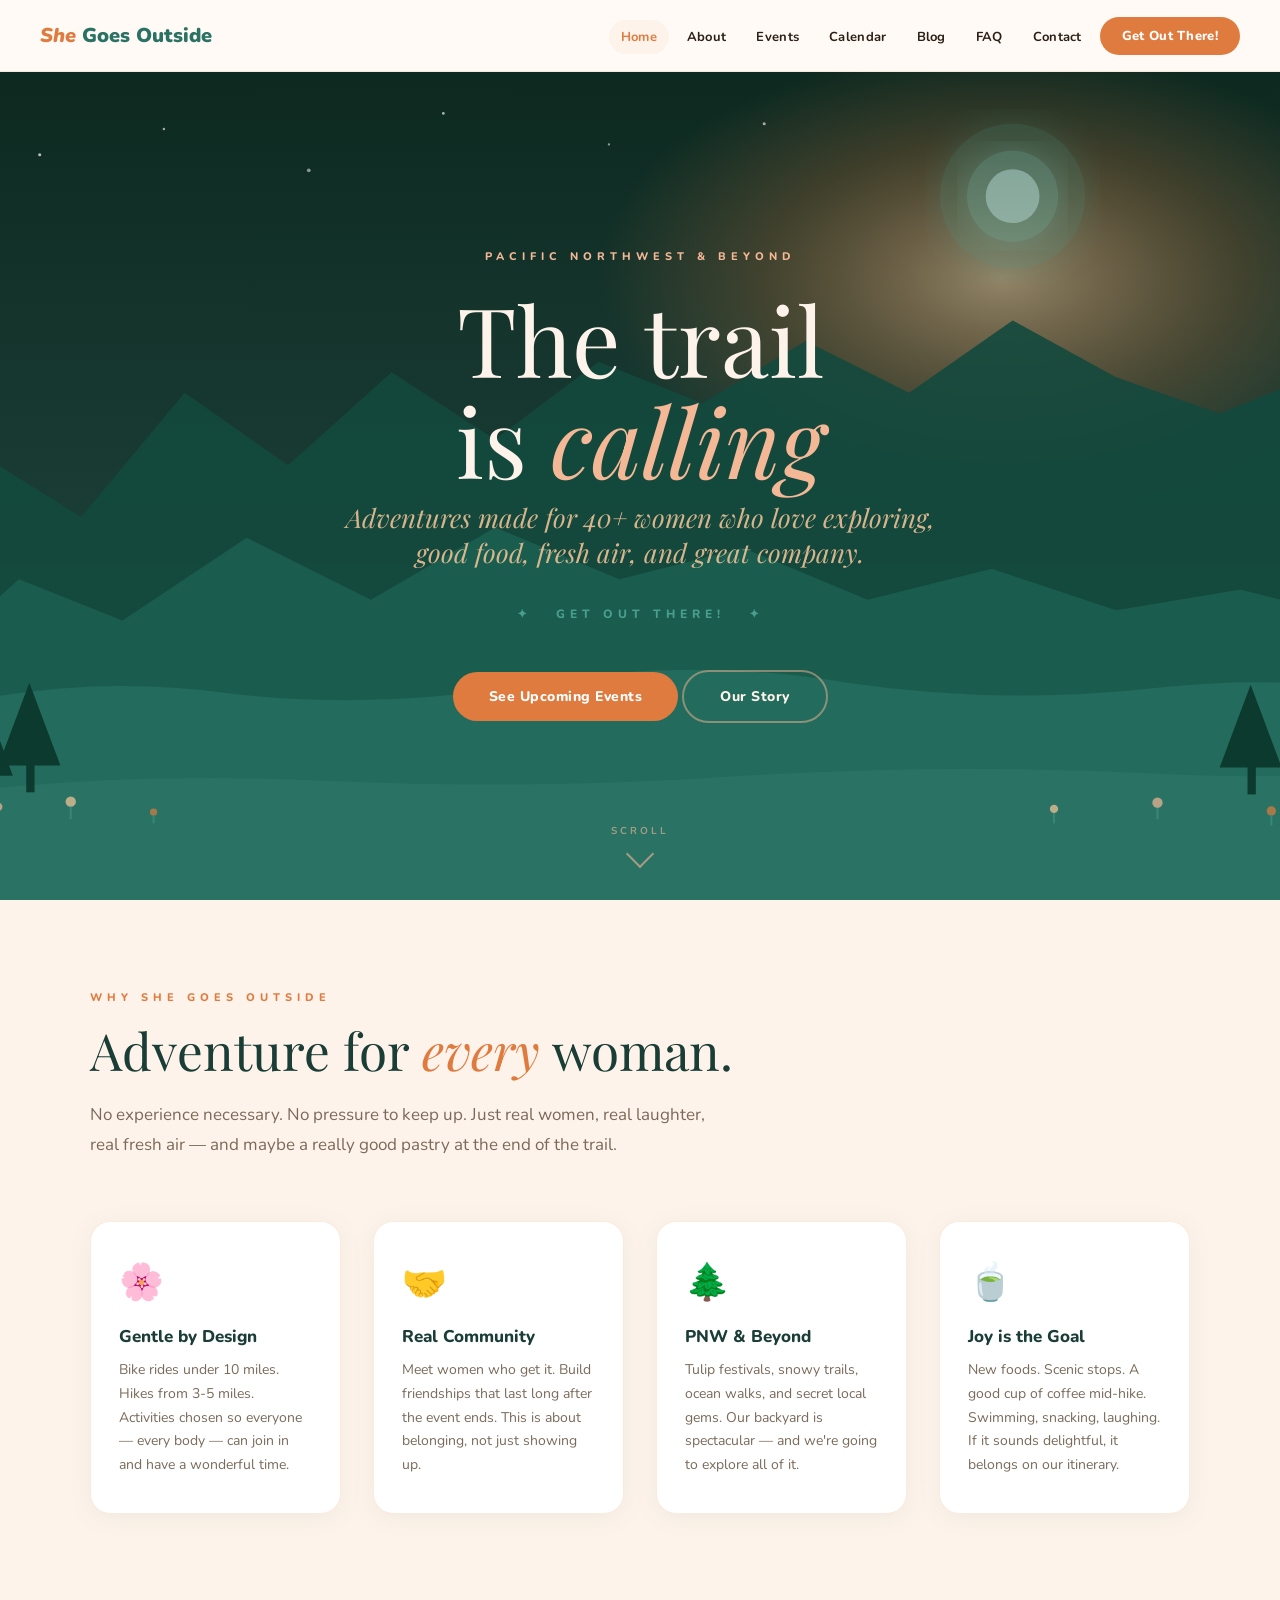
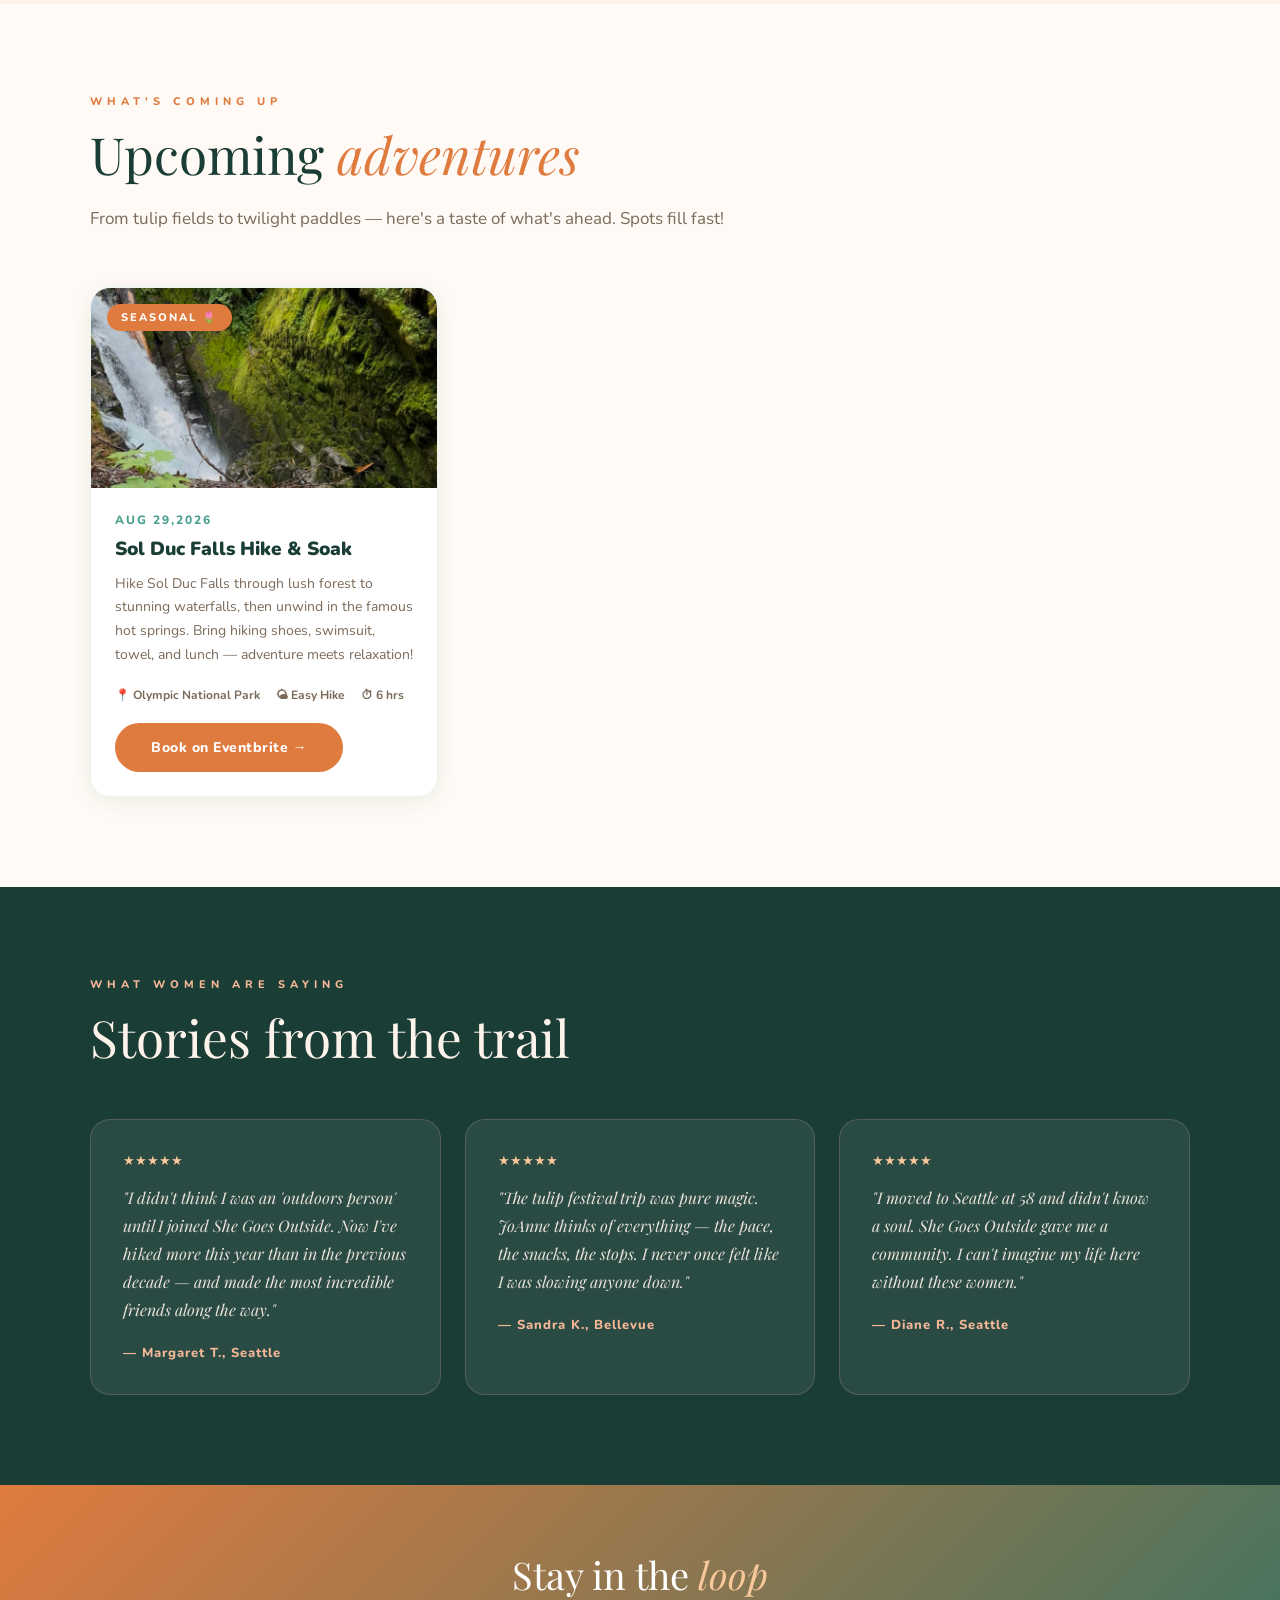
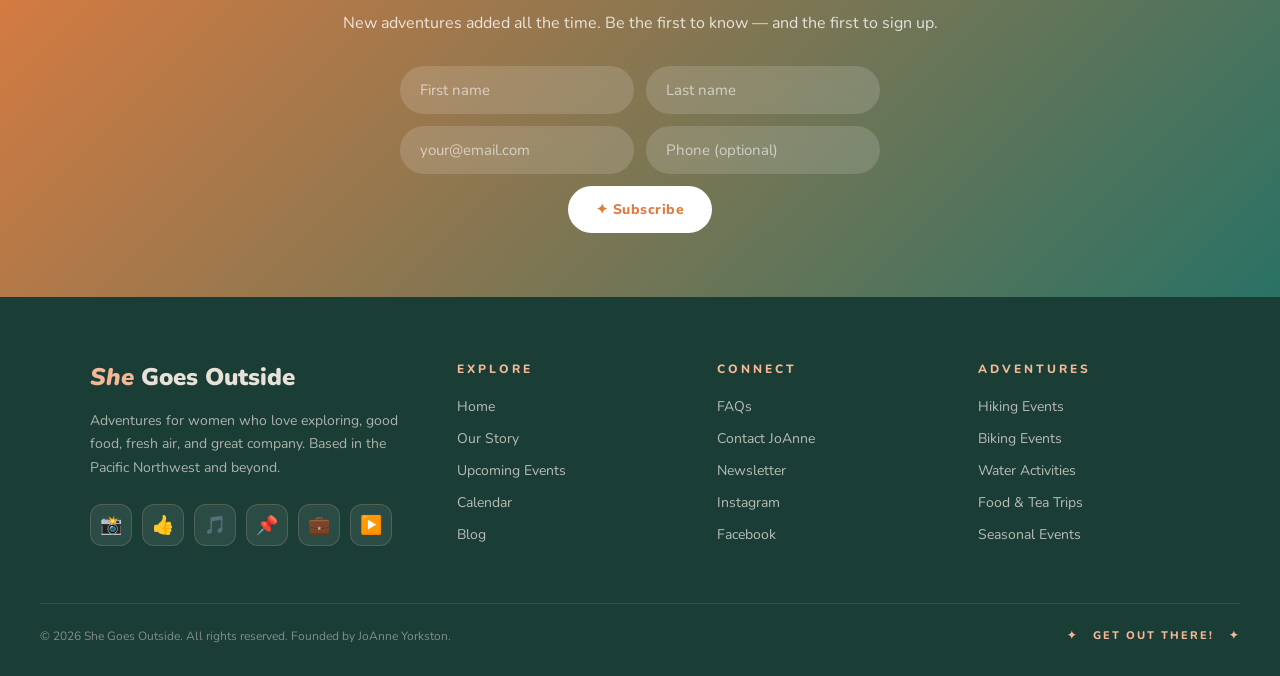
==== index.html @ 7d146af4 "Add optional phone field to Mailchimp signup forms Co-Authored-By: Claude Sonnet 5 <noreply@anthropi" ====
<!DOCTYPE html>
<html lang="en">
<head>
  <meta charset="UTF-8"/>
  <meta name="viewport" content="width=device-width, initial-scale=1.0"/>
  <title>She Goes Outside — Get Out There!</title>
  <meta name="description" content="Adventures for 40+ women who love exploring, good food, fresh air, and great company. Based in the Pacific Northwest."/>
  <link href="https://fonts.googleapis.com/css2?family=Nunito:ital,wght@0,400;0,600;0,700;0,800;0,900;1,400;1,700;1,900&family=Playfair+Display:ital,wght@0,400;0,600;1,400;1,600&display=swap" rel="stylesheet"/>
  <link rel="stylesheet" href="css/styles.css"/>
</head>
<body>

<!-- ─── NAV ─── -->
<nav>
  <a class="nav-logo" href="index.html">

    <div class="nav-logo-text"><span class="she">She</span><span class="rest"> Goes Outside</span></div>
  </a>
  <button class="nav-hamburger" aria-label="Toggle menu">
    <span></span><span></span><span></span>
  </button>
  <ul class="nav-links">
    <li><a href="index.html" class="active">Home</a></li>
    <li><a href="about.html">About</a></li>
    <li><a href="events.html">Events</a></li>
    <li><a href="calendar.html">Calendar</a></li>
    <li><a href="blog.html">Blog</a></li>
    <li><a href="faq.html">FAQ</a></li>
    <li><a href="contact.html">Contact</a></li>
    <li><a href="events.html" class="btn nav-cta">Get Out There!</a></li>
  </ul>
</nav>

<!-- ─── HERO ─── -->
<div class="page-body">
  <div style="min-height:92vh; position:relative; display:flex; align-items:center; justify-content:center; overflow:hidden; background:var(--pine);">

    <!-- SVG Nature Scene -->
    <svg style="position:absolute;inset:0;width:100%;height:100%;" viewBox="0 0 1400 800" xmlns="http://www.w3.org/2000/svg" preserveAspectRatio="xMidYMid slice">
      <defs>
        <linearGradient id="skyGrad" x1="0" y1="0" x2="0" y2="1">
          <stop offset="0%" stop-color="#0D2920"/>
          <stop offset="55%" stop-color="#1A3D36"/>
          <stop offset="100%" stop-color="#2A7264"/>
        </linearGradient>
        <radialGradient id="sunGlow" cx="75%" cy="25%" r="28%">
          <stop offset="0%" stop-color="#F9C89A" stop-opacity="0.55"/>
          <stop offset="60%" stop-color="#E07B3F" stop-opacity="0.22"/>
          <stop offset="100%" stop-color="#E07B3F" stop-opacity="0"/>
        </radialGradient>
        <filter id="glow"><feGaussianBlur stdDeviation="18" result="blur"/><feMerge><feMergeNode in="blur"/><feMergeNode in="SourceGraphic"/></feMerge></filter>
      </defs>
      <rect width="1400" height="800" fill="url(#skyGrad)"/>
      <rect width="1400" height="800" fill="url(#sunGlow)"/>
      <circle cx="120" cy="80" r="1.5" fill="white" opacity="0.7"/>
      <circle cx="240" cy="55" r="1.2" fill="white" opacity="0.6"/>
      <circle cx="380" cy="95" r="1.8" fill="white" opacity="0.5"/>
      <circle cx="510" cy="40" r="1.3" fill="white" opacity="0.65"/>
      <circle cx="670" cy="70" r="1.1" fill="white" opacity="0.55"/>
      <circle cx="820" cy="50" r="1.5" fill="white" opacity="0.6"/>
      <circle cx="1060" cy="120" r="70" fill="#4A9E8E" opacity="0.22" filter="url(#glow)"/>
      <circle cx="1060" cy="120" r="44" fill="#76BFB1" opacity="0.28" filter="url(#glow)"/>
      <circle cx="1060" cy="120" r="26" fill="#B5D8D3" opacity="0.5"/>
      <path d="M0 520 L80 380 L160 430 L260 310 L360 380 L460 290 L560 355 L660 280 L760 320 L860 260 L960 310 L1060 240 L1160 295 L1260 330 L1360 290 L1400 310 L1400 800 L0 800Z" fill="#134A3D" opacity="0.9"/>
      <path d="M0 580 L100 490 L200 530 L320 450 L440 510 L560 440 L680 490 L800 460 L920 510 L1040 480 L1160 520 L1280 500 L1400 530 L1400 800 L0 800Z" fill="#1A5C4E"/>
      <path d="M0 620 Q150 580 300 600 Q450 618 600 590 Q750 565 900 590 Q1050 612 1200 595 Q1320 582 1400 600 L1400 800 L0 800Z" fill="#236B5C"/>
      <path d="M0 700 Q200 675 400 685 Q600 694 800 680 Q1000 668 1200 678 Q1320 684 1400 675 L1400 800 L0 800Z" fill="#2A7264"/>
      <g opacity="0.7">
        <circle cx="80"  cy="710" r="4"   fill="#F4B896"/><line x1="80"  y1="714" x2="80"  y2="724" stroke="#3D9181" stroke-width="2"/>
        <circle cx="150" cy="705" r="5"   fill="#F9C89A"/><line x1="150" y1="710" x2="150" y2="722" stroke="#3D9181" stroke-width="2"/>
        <circle cx="230" cy="715" r="3.5" fill="#E07B3F"/><line x1="230" y1="718" x2="230" y2="726" stroke="#3D9181" stroke-width="1.8"/>
        <circle cx="1100" cy="712" r="4"  fill="#F9C89A"/><line x1="1100" y1="716" x2="1100" y2="726" stroke="#3D9181" stroke-width="2"/>
        <circle cx="1200" cy="706" r="5"  fill="#F4B896"/><line x1="1200" y1="711" x2="1200" y2="722" stroke="#3D9181" stroke-width="2"/>
        <circle cx="1310" cy="714" r="4.5" fill="#E07B3F"/><line x1="1310" y1="718" x2="1310" y2="728" stroke="#3D9181" stroke-width="2"/>
      </g>
      <g fill="#0D3A2F">
        <polygon points="80,670 110,590 140,670"/><rect x="107" y="668" width="8" height="28"/>
        <polygon points="30,680 62,592 94,680"/><rect x="59" y="678" width="8" height="30"/>
        <polygon points="0,695 38,600 76,695"/><rect x="35" y="693" width="8" height="35"/>
        <polygon points="1260,672 1290,592 1320,672"/><rect x="1287" y="670" width="8" height="28"/>
        <polygon points="1320,680 1352,592 1384,680"/><rect x="1349" y="678" width="8" height="30"/>
        <polygon points="1330,695 1368,600 1400,695"/>
      </g>
    </svg>

    <!-- Hero Content -->
    <div style="position:relative;z-index:10;text-align:center;padding:40px 20px;max-width:780px;">
      <div style="font-size:11px;letter-spacing:5px;text-transform:uppercase;color:var(--peach);font-weight:800;margin-bottom:24px;">Pacific Northwest &amp; Beyond</div>
      <h1 style="font-family:'Playfair Display',serif;font-size:clamp(52px,8vw,96px);font-weight:400;line-height:1.05;color:var(--warm-white);margin-bottom:10px;">
        The trail<br/>is <em style="font-style:italic;color:var(--peach);">calling</em>
      </h1>
      <p style="font-family:'Playfair Display',serif;font-size:clamp(18px,2.8vw,26px);font-style:italic;color:rgba(249,200,154,0.85);margin-bottom:36px;">
        Adventures made for 40+ women who love exploring,<br/>good food, fresh air, and great company.
      </p>
      <div style="font-size:12px;letter-spacing:5px;text-transform:uppercase;color:var(--teal);font-weight:800;margin-bottom:48px;">✦ &nbsp; Get Out There! &nbsp; ✦</div>
      <div class="hero-btns">
        <a class="btn btn-primary" href="events.html">See Upcoming Events</a>
        <a class="btn btn-outline" href="about.html">Our Story</a>
      </div>
    </div>

    <div class="scroll-hint">
      <span>Scroll</span>
      <div class="scroll-arrow"></div>
    </div>
  </div>

  <!-- WHY JOIN -->
  <section style="background:var(--warm-white);">
    <div class="section-inner">
      <div class="section-eyebrow">Why She Goes Outside</div>
      <h2 class="section-title">Adventure for <em>every</em> woman.</h2>
      <p class="section-body">No experience necessary. No pressure to keep up. Just real women, real laughter, real fresh air — and maybe a really good pastry at the end of the trail.</p>
      <div class="pillars">
        <div class="pillar">
          <div class="pillar-icon">🌸</div>
          <div class="pillar-title">Gentle by Design</div>
          <p class="pillar-body">Bike rides under 10 miles. Hikes from 3-5 miles. Activities chosen so everyone — every body — can join in and have a wonderful time.</p>
        </div>
        <div class="pillar">
          <div class="pillar-icon">🤝</div>
          <div class="pillar-title">Real Community</div>
          <p class="pillar-body">Meet women who get it. Build friendships that last long after the event ends. This is about belonging, not just showing up.</p>
        </div>
        <div class="pillar">
          <div class="pillar-icon">🌲</div>
          <div class="pillar-title">PNW &amp; Beyond</div>
          <p class="pillar-body">Tulip festivals, snowy trails, ocean walks, and secret local gems. Our backyard is spectacular — and we're going to explore all of it.</p>
        </div>
        <div class="pillar">
          <div class="pillar-icon">🍵</div>
          <div class="pillar-title">Joy is the Goal</div>
          <p class="pillar-body">New foods. Scenic stops. A good cup of coffee mid-hike. Swimming, snacking, laughing. If it sounds delightful, it belongs on our itinerary.</p>
        </div>
      </div>
    </div>
  </section>

  <!-- FEATURED EVENTS -->
  <section>
    <div class="section-inner">
      <div class="section-eyebrow">What's Coming Up</div>
      <h2 class="section-title">Upcoming <em>adventures</em></h2>
      <p class="section-body">From tulip fields to twilight paddles — here's a taste of what's ahead. Spots fill fast!</p>
      <div class="events-grid">

        <div class="event-card">
          <div class="event-img">
            <img src="assets/images/solduc.png" alt="Sol Duc Falls"
               style="width:100%;height:100%;object-fit:cover;" />
            <div class="event-badge">Seasonal 🌷</div>
        </div>
          <div class="event-body">
            <div class="event-date">AUG 29,2026</div>
            <div class="event-title">Sol Duc Falls Hike & Soak</div>
            <div class="event-desc">Hike Sol Duc Falls through lush forest to stunning waterfalls, then unwind in the famous hot springs. Bring hiking shoes, swimsuit, towel, and lunch — adventure meets relaxation!</div>
            <div class="event-meta"><span>📍 Olympic National Park</span><span>🌤 Easy Hike</span><span>⏱ 6 hrs</span></div>
            <a class="btn btn-primary" href="https://www.eventbrite.com/e/1995026934265?aff=oddtdtcreator" target="_blank" rel="noopener">Book on Eventbrite →</a>
          </div>
        </div>

        <!-- hiding "upcoming event" cards for later use (look for the dash-dash-end bracket to see what's hidden)
        <div class="event-card">
          <div class="event-img">
            <svg viewBox="0 0 400 200" xmlns="http://www.w3.org/2000/svg">
              <rect width="400" height="200" fill="#C8E6E0"/>
              <rect x="0" y="110" width="400" height="90" fill="#1A5C4E"/>
              <rect x="0" y="150" width="400" height="50" fill="#236B5C"/>
              <path d="M0 110 L90 30 L180 110Z" fill="#2A7264"/>
              <path d="M90 55 L120 110 L60 110Z" fill="white" opacity="0.4"/>
              <path d="M180 110 L260 35 L340 110Z" fill="#1A5C4E"/>
              <path d="M260 58 L285 110 L235 110Z" fill="white" opacity="0.35"/>
              <g fill="#134A3D">
                <polygon points="10,175 25,145 40,175"/><rect x="23" y="173" width="5" height="10"/>
                <polygon points="350,172 365,142 380,172"/><rect x="362" y="170" width="5" height="10"/>
              </g>
              <rect width="400" height="90" fill="#B5D8F5" opacity="0.5"/>
            </svg>
            <div class="event-badge">Hiking 🥾</div>
          </div>
          <div class="event-body">
            <div class="event-date">May 10, 2026</div>
            <div class="event-title">Snow Lake Morning Hike</div>
            <div class="event-desc">A gorgeous out-and-back hike to one of the most beloved alpine lakes in the Cascades. Packed lunch encouraged!</div>
            <div class="event-meta"><span>📍 Snoqualmie Pass</span><span>🌿 2.5 mi</span></div>
            <a class="btn btn-primary" href="https://www.eventbrite.com" target="_blank" rel="noopener">Book on Eventbrite →</a>
          </div>
        </div>

        <div class="event-card">
          <div class="event-img">
            <svg viewBox="0 0 400 200" xmlns="http://www.w3.org/2000/svg">
              <rect width="400" height="200" fill="#D0EBE8"/>
              <rect x="0" y="110" width="400" height="90" fill="#4A9E8E"/>
              <path d="M0 120 Q50 112 100 120 Q150 128 200 120 Q250 112 300 120 Q350 128 400 120 L400 200 L0 200Z" fill="#3D9181" opacity="0.7"/>
              <ellipse cx="140" cy="125" rx="40" ry="9" fill="#E07B3F"/>
              <path d="M100 122 L180 122" stroke="white" stroke-width="2"/>
              <circle cx="140" cy="119" r="7" fill="#BF5220"/>
              <ellipse cx="260" cy="130" rx="38" ry="9" fill="#F4B896"/>
              <path d="M222 127 L298 127" stroke="white" stroke-width="2"/>
              <circle cx="260" cy="123" r="7" fill="#E07B3F"/>
              <rect width="400" height="115" fill="#B5D8F5" opacity="0.6"/>
              <circle cx="340" cy="35" r="40" fill="white" opacity="0.6"/>
            </svg>
            <div class="event-badge">Water ☀️</div>
          </div>
          <div class="event-body">
            <div class="event-date">June 21, 2026</div>
            <div class="event-title">Summer Solstice Kayak &amp; Picnic</div>
            <div class="event-desc">Celebrate the longest day of the year on the water! Easy paddle followed by a sunset picnic on the shore.</div>
            <div class="event-meta"><span>📍 Lake Union, Seattle</span><span>🛶 Beginner-Friendly</span></div>
            <a class="btn btn-primary" href="https://www.eventbrite.com" target="_blank" rel="noopener">Book on Eventbrite →</a>
          </div>
        </div>

      </div>
      <div class="text-center mt-40">
        <a class="btn btn-primary" href="events.html">View All Events</a>
      </div> -->
    </div>
  </section>

  <!-- TESTIMONIALS -->
  <section class="testimonials-section">
    <div class="section-inner">
      <div class="section-eyebrow">What Women Are Saying</div>
      <h2 class="section-title">Stories from the trail</h2>
      <div class="testimonials-grid">
        <div class="testimonial-card">
          <div class="stars">★★★★★</div>
          <div class="testimonial-quote">"I didn't think I was an 'outdoors person' until I joined She Goes Outside. Now I've hiked more this year than in the previous decade — and made the most incredible friends along the way."</div>
          <div class="testimonial-author">— Margaret T., Seattle</div>
        </div>
        <div class="testimonial-card">
          <div class="stars">★★★★★</div>
          <div class="testimonial-quote">"The tulip festival trip was pure magic. JoAnne thinks of everything — the pace, the snacks, the stops. I never once felt like I was slowing anyone down."</div>
          <div class="testimonial-author">— Sandra K., Bellevue</div>
        </div>
        <div class="testimonial-card">
          <div class="stars">★★★★★</div>
          <div class="testimonial-quote">"I moved to Seattle at 58 and didn't know a soul. She Goes Outside gave me a community. I can't imagine my life here without these women."</div>
          <div class="testimonial-author">— Diane R., Seattle</div>
        </div>
      </div>
    </div>
  </section>

  <!-- NEWSLETTER -->
  <div class="newsletter-banner">
    <h3>Stay in the <em>loop</em></h3>
    <p>New adventures added all the time. Be the first to know — and the first to sign up.</p>
    <form class="newsletter-form" action="https://shegoesoutside.us7.list-manage.com/subscribe/post?u=53dd364eebef9bcb077e119a5&amp;id=f7981cda91&amp;f_id=007b98e0f0" method="post" target="_blank" novalidate>
      <input type="text" name="FNAME" placeholder="First name" required/>
      <input type="text" name="LNAME" placeholder="Last name" required/>
      <input type="email" name="EMAIL" placeholder="your@email.com" required/>
      <input type="tel" name="PHONE" placeholder="Phone (optional)"/>
      <div aria-hidden="true" style="position:absolute;left:-5000px;">
        <input type="text" name="b_53dd364eebef9bcb077e119a5_f7981cda91" tabindex="-1" value=""/>
      </div>
      <button type="submit" class="btn">✦ Subscribe</button>
    </form>
  </div>

</div><!-- /page-body -->

<!-- ─── FOOTER ─── -->
<footer>
  <div class="footer-inner">
    <div class="footer-brand">
      <span class="logo"><span class="she">She</span><span class="rest"> Goes Outside</span></span>
      <p>Adventures for women who love exploring, good food, fresh air, and great company. Based in the Pacific Northwest and beyond.</p>
      <div class="social-links">
        <a class="social-link" href="https://www.instagram.com/she.goes.outside.pnw" title="Instagram" aria-label="Instagram" target="_blank" rel="noopener">📸</a>
        <a class="social-link" href="#" title="Facebook" aria-label="Facebook">👍</a>
        <a class="social-link" href="#" title="TikTok" aria-label="TikTok">🎵</a>
        <a class="social-link" href="#" title="Pinterest" aria-label="Pinterest">📌</a>
        <a class="social-link" href="#" title="LinkedIn" aria-label="LinkedIn">💼</a>
        <a class="social-link" href="#" title="YouTube" aria-label="YouTube">▶️</a>
      </div>
    </div>
    <div class="footer-col">
      <h5>Explore</h5>
      <ul>
        <li><a href="index.html">Home</a></li>
        <li><a href="about.html">Our Story</a></li>
        <li><a href="events.html">Upcoming Events</a></li>
        <li><a href="calendar.html">Calendar</a></li>
        <li><a href="blog.html">Blog</a></li>
      </ul>
    </div>
    <div class="footer-col">
      <h5>Connect</h5>
      <ul>
        <li><a href="faq.html">FAQs</a></li>
        <li><a href="contact.html">Contact JoAnne</a></li>
        <li><a href="#">Newsletter</a></li>
        <li><a href="https://www.instagram.com/she.goes.outside.pnw" target="_blank" rel="noopener">Instagram</a></li>
        <li><a href="#">Facebook</a></li>
      </ul>
    </div>
    <div class="footer-col">
      <h5>Adventures</h5>
      <ul>
        <li><a href="events.html">Hiking Events</a></li>
        <li><a href="events.html">Biking Events</a></li>
        <li><a href="events.html">Water Activities</a></li>
        <li><a href="events.html">Food &amp; Tea Trips</a></li>
        <li><a href="events.html">Seasonal Events</a></li>
      </ul>
    </div>
  </div>
  <div class="footer-bottom">
    <span>© 2026 She Goes Outside. All rights reserved. Founded by JoAnne Yorkston.</span>
    <span class="tagline">✦ &nbsp; Get Out There! &nbsp; ✦</span>
  </div>
</footer>

<script src="js/main.js"></script>
</body>
</html>
---- css/styles.css ----
/* ============================================================
   SHE GOES OUTSIDE — Global Stylesheet
   ============================================================ */

:root {
  --trek:       #E07B3F;
  --peach:      #F4B896;
  --bloom:      #F9C89A;
  --teal:       #4A9E8E;
  --forest:     #2A7264;
  --pine:       #1A3D36;
  --cream:      #FFFAF5;
  --warm-white: #FEF3EA;
  --text:       #2C2016;
  --muted:      #7A6A5A;
}

* { margin: 0; padding: 0; box-sizing: border-box; }

body {
  font-family: 'Nunito', sans-serif;
  background: var(--cream);
  color: var(--text);
  overflow-x: hidden;
}

/* ─── TYPOGRAPHY ─── */
h1, h2, h3 {
  font-family: 'Playfair Display', serif;
}

/* ─── NAVIGATION ─── */
nav {
  position: fixed; top: 0; left: 0; right: 0; z-index: 100;
  background: rgba(255,250,245,0.96);
  backdrop-filter: blur(8px);
  border-bottom: 1px solid rgba(224,123,63,0.15);
  display: flex; align-items: center; justify-content: space-between;
  padding: 0 40px;
  height: 72px;
}

.nav-logo {
  display: flex; align-items: center; gap: 12px;
  text-decoration: none;
}
.nav-logo-text {
  font-size: 20px; font-weight: 900;
  font-family: 'Nunito', sans-serif;
}
.nav-logo-text .she  { color: var(--trek); font-style: italic; }
.nav-logo-text .rest { color: var(--forest); }

.nav-links {
  display: flex; gap: 6px; list-style: none; align-items: center;
}
.nav-links a {
  text-decoration: none; color: var(--text);
  font-size: 13px; font-weight: 700;
  padding: 8px 12px; border-radius: 20px;
  transition: all 0.2s;
  letter-spacing: 0.3px;
}
.nav-links a:hover,
.nav-links a.active {
  background: var(--warm-white);
  color: var(--trek);
}
.nav-cta {
  background: var(--trek) !important;
  color: white !important;
  padding: 10px 22px !important;
  border-radius: 50px !important;
  font-weight: 800 !important;
}
.nav-cta:hover { background: var(--forest) !important; }

/* Hamburger (mobile) */
.nav-hamburger {
  display: none;
  flex-direction: column; gap: 5px; cursor: pointer;
  background: none; border: none; padding: 4px;
}
.nav-hamburger span {
  display: block; width: 24px; height: 2px;
  background: var(--pine); border-radius: 2px;
  transition: all 0.3s;
}

/* ─── PAGE WRAPPER ─── */
.page-body { padding-top: 72px; }

/* ─── SHARED SECTION STYLES ─── */
section { padding: 90px 40px; }
.section-inner { max-width: 1100px; margin: 0 auto; }

.section-eyebrow {
  font-size: 11px; letter-spacing: 5px; text-transform: uppercase;
  color: var(--trek); font-weight: 800; margin-bottom: 16px;
}
.section-title {
  font-family: 'Playfair Display', serif;
  font-size: clamp(32px, 4vw, 52px);
  font-weight: 400;
  color: var(--pine);
  line-height: 1.15;
  margin-bottom: 20px;
}
.section-title em { font-style: italic; color: var(--trek); }
.section-body {
  font-size: 17px; line-height: 1.8; color: var(--muted);
  max-width: 640px;
}

/* ─── PAGE HERO BANNER ─── */
.page-hero {
  background: linear-gradient(135deg, var(--forest) 0%, var(--pine) 100%);
  padding: 80px 40px 60px;
  text-align: center;
}
.page-hero .section-title { color: var(--warm-white); margin-bottom: 16px; }
.page-hero .section-eyebrow { color: var(--peach); }
.page-hero p {
  color: rgba(254,243,234,0.75); font-size: 17px;
  max-width: 560px; margin: 0 auto;
}

/* ─── BUTTONS ─── */
.btn {
  display: inline-block;
  padding: 15px 36px;
  border-radius: 50px;
  font-size: 14px; font-weight: 800;
  text-decoration: none;
  cursor: pointer;
  transition: all 0.25s;
  letter-spacing: 0.5px;
  border: none;
  font-family: 'Nunito', sans-serif;
}
.btn-primary { background: var(--trek); color: white; }
.btn-primary:hover { background: var(--forest); transform: translateY(-2px); }
.btn-outline {
  background: transparent; color: var(--warm-white);
  border: 2px solid rgba(244,184,150,0.5);
}
.btn-outline:hover { border-color: var(--peach); color: var(--peach); transform: translateY(-2px); }
.btn-teal { background: var(--teal); color: white; }
.btn-teal:hover { background: var(--forest); transform: translateY(-2px); }

/* ─── EVENT CARDS ─── */
.event-card {
  background: white;
  border-radius: 20px;
  overflow: hidden;
  box-shadow: 0 4px 20px rgba(26,61,54,0.08);
  transition: transform 0.25s, box-shadow 0.25s;
  border: 1px solid rgba(74,158,142,0.1);
}
.event-card:hover {
  transform: translateY(-6px);
  box-shadow: 0 16px 48px rgba(224,123,63,0.15);
}
.event-img {
  height: 200px; position: relative; overflow: hidden;
}
.event-img svg { width: 100%; height: 100%; }
.event-badge {
  position: absolute; top: 16px; left: 16px;
  background: var(--trek); color: white;
  font-size: 11px; font-weight: 800; letter-spacing: 2px; text-transform: uppercase;
  padding: 6px 14px; border-radius: 50px;
}
.event-body { padding: 24px; }
.event-date {
  font-size: 12px; font-weight: 800; letter-spacing: 2px; text-transform: uppercase;
  color: var(--teal); margin-bottom: 8px;
}
.event-title  { font-size: 19px; font-weight: 900; color: var(--pine); margin-bottom: 10px; }
.event-desc   { font-size: 14px; line-height: 1.7; color: var(--muted); margin-bottom: 20px; }
.event-meta   {
  display: flex; gap: 16px; margin-bottom: 20px;
  font-size: 12px; color: var(--muted); font-weight: 700; flex-wrap: wrap;
}

/* ─── NEWSLETTER BANNER ─── */
.newsletter-banner {
  background: linear-gradient(135deg, var(--trek) 0%, var(--forest) 100%);
  padding: 64px 40px; text-align: center;
}
.newsletter-banner h3 {
  font-family: 'Playfair Display', serif;
  font-size: 38px; font-weight: 400; color: white; margin-bottom: 12px;
}
.newsletter-banner h3 em { font-style: italic; color: var(--bloom); }
.newsletter-banner p { color: rgba(255,255,255,0.8); font-size: 16px; margin-bottom: 32px; }
.newsletter-form {
  display: flex; gap: 12px; justify-content: center; flex-wrap: wrap;
  max-width: 480px; margin: 0 auto;
}
.newsletter-form input {
  flex: 1; min-width: 220px; padding: 14px 20px;
  border-radius: 50px; border: none;
  font-size: 15px; font-family: 'Nunito', sans-serif;
  background: rgba(255,255,255,0.15); color: white;
  outline: none; backdrop-filter: blur(8px);
}
.newsletter-form input::placeholder { color: rgba(255,255,255,0.6); }
.newsletter-form input:focus { background: rgba(255,255,255,0.22); }
.newsletter-form .btn { background: white; color: var(--trek); padding: 14px 28px; }
.newsletter-form .btn:hover { background: var(--bloom); }

/* ─── FOOTER ─── */
footer {
  background: var(--pine);
  padding: 64px 40px 32px;
  color: rgba(254,243,234,0.75);
}
.footer-inner {
  max-width: 1100px; margin: 0 auto;
  display: grid; grid-template-columns: 1.5fr 1fr 1fr 1fr;
  gap: 48px; margin-bottom: 48px;
}
.footer-brand .logo {
  font-size: 24px; font-weight: 900; margin-bottom: 16px; display: block;
  font-family: 'Nunito', sans-serif;
}
.footer-brand .logo .she  { color: var(--peach); font-style: italic; }
.footer-brand .logo .rest { color: rgba(254,243,234,0.9); }
.footer-brand p {
  font-size: 14px; line-height: 1.7; margin-bottom: 24px;
  color: rgba(254,243,234,0.65);
}
.footer-col h5 {
  font-size: 12px; font-weight: 800; letter-spacing: 3px; text-transform: uppercase;
  color: var(--peach); margin-bottom: 18px;
  font-family: 'Nunito', sans-serif;
}
.footer-col ul { list-style: none; }
.footer-col ul li { margin-bottom: 10px; }
.footer-col ul li a {
  color: rgba(254,243,234,0.7); text-decoration: none;
  font-size: 14px; transition: color 0.2s;
}
.footer-col ul li a:hover { color: var(--peach); }
.footer-bottom {
  border-top: 1px solid rgba(255,255,255,0.1);
  padding-top: 24px;
  display: flex; align-items: center; justify-content: space-between;
  font-size: 12px; color: rgba(254,243,234,0.45);
  flex-wrap: wrap; gap: 12px;
}
.footer-bottom .tagline {
  color: var(--peach); font-weight: 800;
  letter-spacing: 2px; font-size: 11px; text-transform: uppercase;
}

/* ─── SOCIAL LINKS ─── */
.social-links { display: flex; gap: 10px; flex-wrap: wrap; margin-top: 16px; }
.social-link {
  width: 42px; height: 42px; border-radius: 12px;
  background: rgba(255,255,255,0.08);
  border: 1px solid rgba(244,184,150,0.2);
  display: flex; align-items: center; justify-content: center;
  font-size: 18px; text-decoration: none; transition: all 0.2s; cursor: pointer;
  color: var(--peach);
}
.social-link:hover { background: var(--trek); transform: translateY(-3px); }

/* ─── PILLARS / VALUE CARDS ─── */
.pillars {
  display: grid; grid-template-columns: repeat(auto-fit, minmax(220px, 1fr));
  gap: 32px; margin-top: 60px;
}
.pillar {
  background: white; border-radius: 20px; padding: 36px 28px;
  box-shadow: 0 4px 24px rgba(42,114,100,0.07);
  border: 1px solid rgba(244,184,150,0.3);
  transition: transform 0.25s, box-shadow 0.25s;
}
.pillar:hover { transform: translateY(-6px); box-shadow: 0 12px 40px rgba(224,123,63,0.13); }
.pillar-icon  { font-size: 36px; margin-bottom: 18px; }
.pillar-title { font-size: 17px; font-weight: 800; color: var(--pine); margin-bottom: 10px; }
.pillar-body  { font-size: 14px; line-height: 1.7; color: var(--muted); }

/* ─── TESTIMONIALS ─── */
.testimonials-section { background: var(--pine); }
.testimonials-section .section-title   { color: var(--warm-white); }
.testimonials-section .section-eyebrow { color: var(--peach); }
.testimonials-grid {
  display: grid; grid-template-columns: repeat(auto-fit, minmax(280px, 1fr));
  gap: 24px; margin-top: 52px;
}
.testimonial-card {
  background: rgba(255,255,255,0.07);
  border: 1px solid rgba(244,184,150,0.2);
  border-radius: 20px; padding: 32px;
}
.testimonial-quote {
  font-family: 'Playfair Display', serif;
  font-size: 16px; font-style: italic; line-height: 1.75;
  color: rgba(254,243,234,0.9); margin-bottom: 20px;
}
.testimonial-author { font-size: 13px; font-weight: 800; color: var(--peach); letter-spacing: 1px; }
.stars { color: var(--bloom); font-size: 13px; margin-bottom: 14px; }

/* ─── FILTER BAR ─── */
.filter-bar {
  padding: 32px 40px;
  background: white; border-bottom: 1px solid rgba(224,123,63,0.1);
  display: flex; gap: 12px; flex-wrap: wrap; align-items: center;
}
.filter-btn {
  padding: 9px 20px; border-radius: 50px;
  font-size: 13px; font-weight: 700; cursor: pointer;
  border: 2px solid rgba(74,158,142,0.3);
  background: transparent; color: var(--forest);
  transition: all 0.2s;
  font-family: 'Nunito', sans-serif;
}
.filter-btn:hover,
.filter-btn.active { background: var(--teal); color: white; border-color: var(--teal); }

/* ─── EVENTS GRIDS ─── */
.events-grid {
  display: grid; grid-template-columns: repeat(auto-fill, minmax(300px, 1fr));
  gap: 28px; margin-top: 52px;
}
.events-page-grid {
  max-width: 1200px; margin: 0 auto;
  display: grid; grid-template-columns: repeat(auto-fill, minmax(320px, 1fr));
  gap: 32px; padding: 52px 40px;
}

/* ─── BLOG ─── */
.blog-grid {
  max-width: 1100px; margin: 0 auto;
  display: grid; grid-template-columns: repeat(auto-fill, minmax(320px, 1fr));
  gap: 32px; padding: 52px 40px;
}
.blog-card {
  background: white; border-radius: 20px; overflow: hidden;
  box-shadow: 0 4px 20px rgba(26,61,54,0.07);
  transition: transform 0.25s, box-shadow 0.25s;
}
.blog-card:hover { transform: translateY(-6px); box-shadow: 0 16px 40px rgba(224,123,63,0.12); }
.blog-img { height: 220px; position: relative; overflow: hidden; }
.blog-img svg { width: 100%; height: 100%; }
.blog-tag {
  position: absolute; bottom: 14px; left: 14px;
  background: var(--forest); color: white;
  font-size: 10px; font-weight: 800; letter-spacing: 2px; text-transform: uppercase;
  padding: 5px 12px; border-radius: 50px;
}
.blog-body    { padding: 26px; }
.blog-date    { font-size: 11px; font-weight: 800; color: var(--teal); letter-spacing: 2px; text-transform: uppercase; margin-bottom: 10px; }
.blog-title   { font-family: 'Playfair Display', serif; font-size: 21px; color: var(--pine); margin-bottom: 12px; line-height: 1.3; }
.blog-card a.blog-card-link { text-decoration: none; color: inherit; display: block; }
.blog-card a.blog-card-link .blog-title { transition: color 0.2s; }
.blog-card a.blog-card-link:hover .blog-title { color: var(--trek); }
.blog-excerpt { font-size: 14px; line-height: 1.7; color: var(--muted); margin-bottom: 20px; }
.blog-author  { display: flex; align-items: center; gap: 10px; }
.blog-avatar  { width: 32px; height: 32px; border-radius: 50%; background: var(--peach); display: flex; align-items: center; justify-content: center; font-size: 14px; }
.blog-author-name { font-size: 13px; font-weight: 700; color: var(--pine); }

/* ─── FAQ ─── */
.faq-wrap { max-width: 760px; margin: 0 auto; padding: 52px 40px; }
.faq-item { border-bottom: 1px solid rgba(224,123,63,0.15); padding: 24px 0; }
.faq-q {
  font-size: 17px; font-weight: 800; color: var(--pine);
  cursor: pointer; display: flex; justify-content: space-between; align-items: center; gap: 16px;
}
.faq-q .toggle {
  width: 28px; height: 28px; border-radius: 50%;
  background: var(--warm-white); border: 2px solid var(--peach);
  display: flex; align-items: center; justify-content: center;
  font-size: 16px; color: var(--trek); font-weight: 900;
  flex-shrink: 0; transition: all 0.2s;
}
.faq-item.open .toggle { background: var(--trek); color: white; border-color: var(--trek); transform: rotate(45deg); }
.faq-a {
  font-size: 15px; line-height: 1.8; color: var(--muted);
  max-height: 0; overflow: hidden; transition: max-height 0.4s ease, padding 0.3s;
  padding-top: 0;
}
.faq-item.open .faq-a { max-height: 300px; padding-top: 16px; }

/* ─── CONTACT ─── */
.contact-wrap {
  max-width: 1000px; margin: 0 auto;
  display: grid; grid-template-columns: 1fr 1.3fr; gap: 60px;
  padding: 60px 40px;
}
.contact-info h3 { font-family: 'Playfair Display', serif; font-size: 32px; color: var(--pine); margin-bottom: 20px; }
.contact-info p  { font-size: 15px; line-height: 1.8; color: var(--muted); margin-bottom: 32px; }
.contact-detail  { display: flex; align-items: center; gap: 14px; margin-bottom: 16px; }
.contact-icon    { width: 42px; height: 42px; border-radius: 12px; background: var(--warm-white); display: flex; align-items: center; justify-content: center; font-size: 18px; }
.contact-detail-text strong { display: block; font-size: 14px; font-weight: 800; color: var(--pine); }
.contact-detail-text span   { font-size: 13px; color: var(--muted); }
.contact-form    { background: white; border-radius: 24px; padding: 40px; box-shadow: 0 8px 40px rgba(26,61,54,0.08); }
.contact-form h4 { font-size: 20px; font-weight: 800; color: var(--pine); margin-bottom: 28px; font-family: 'Nunito', sans-serif; }
.form-row        { margin-bottom: 18px; }
.form-row label  { display: block; font-size: 12px; font-weight: 800; color: var(--forest); letter-spacing: 1px; text-transform: uppercase; margin-bottom: 8px; }
.form-row input,
.form-row textarea,
.form-row select {
  width: 100%; padding: 13px 16px;
  border: 2px solid rgba(224,123,63,0.2);
  border-radius: 12px; font-size: 15px;
  font-family: 'Nunito', sans-serif;
  background: var(--cream); color: var(--text);
  transition: border-color 0.2s; outline: none;
}
.form-row input:focus,
.form-row textarea:focus,
.form-row select:focus { border-color: var(--teal); }
.form-row textarea { height: 120px; resize: vertical; }
.form-submit { width: 100%; padding: 15px; font-size: 15px; font-weight: 800; }

/* ─── CALENDAR ─── */
.calendar-wrap { max-width: 900px; margin: 0 auto; padding: 52px 40px; }
.cal-header { display: flex; align-items: center; justify-content: space-between; margin-bottom: 28px; }
.cal-header h3 { font-family: 'Playfair Display', serif; font-size: 28px; color: var(--pine); }
.cal-nav { display: flex; gap: 8px; }
.cal-nav button {
  width: 38px; height: 38px; border-radius: 50%;
  border: 2px solid var(--teal); background: white;
  color: var(--teal); font-size: 16px; cursor: pointer;
  font-weight: 800; transition: all 0.2s;
  display: flex; align-items: center; justify-content: center;
}
.cal-nav button:hover { background: var(--teal); color: white; }
.cal-grid { display: grid; grid-template-columns: repeat(7, 1fr); gap: 4px; }
.cal-day-label {
  text-align: center; font-size: 11px; font-weight: 800;
  letter-spacing: 2px; text-transform: uppercase;
  color: var(--teal); padding: 12px 0;
}
.cal-day {
  aspect-ratio: 1; border-radius: 10px;
  display: flex; flex-direction: column; align-items: center; justify-content: center;
  font-size: 14px; font-weight: 700; color: var(--text);
  cursor: pointer; transition: all 0.15s; position: relative;
  background: white; border: 1px solid rgba(224,123,63,0.08); padding: 6px;
}
.cal-day:hover { background: var(--warm-white); border-color: var(--peach); }
.cal-day.empty { background: transparent; border-color: transparent; cursor: default; }
.cal-day.has-event { background: rgba(249,200,154,0.3); border-color: var(--peach); }
.cal-day.has-event::after {
  content: ''; width: 6px; height: 6px; border-radius: 50%;
  background: var(--trek); margin-top: 4px;
}
.cal-day.today { background: var(--trek); color: white; border-color: var(--trek); }
.cal-day.today::after { background: white; }
.cal-events-list { margin-top: 40px; }
.cal-events-list h4 { font-size: 14px; font-weight: 800; color: var(--muted); letter-spacing: 2px; text-transform: uppercase; margin-bottom: 16px; font-family: 'Nunito', sans-serif; }
.cal-event-row {
  display: flex; align-items: center; gap: 16px;
  padding: 16px 20px; background: white; border-radius: 12px;
  margin-bottom: 10px; border-left: 4px solid var(--trek);
  box-shadow: 0 2px 12px rgba(26,61,54,0.06);
}
.cal-event-date { min-width: 48px; text-align: center; font-size: 11px; font-weight: 800; color: var(--trek); letter-spacing: 1px; text-transform: uppercase; }
.cal-event-title { font-size: 15px; font-weight: 800; color: var(--pine); font-family: 'Nunito', sans-serif; }
.cal-event-meta  { font-size: 12px; color: var(--muted); }

/* ─── ABOUT PAGE ─── */
.about-hero {
  background: var(--forest);
  padding: 100px 40px 80px;
  text-align: center;
}
.about-hero .section-title  { color: var(--warm-white); }
.about-hero .section-eyebrow { color: var(--peach); }
.about-hero p { color: rgba(254,243,234,0.8); font-size: 18px; line-height: 1.8; max-width: 640px; margin: 0 auto; }

.founder-section { padding: 80px 40px; }
.founder-inner {
  max-width: 1000px; margin: 0 auto;
  display: grid; grid-template-columns: 1fr 1.5fr; gap: 60px; align-items: center;
}
.founder-img-wrap { position: relative; }
.founder-img {
  width: 100%; aspect-ratio: 3/4; border-radius: 24px;
  overflow: hidden; position: relative;
}
.founder-img svg { width: 100%; height: 100%; }
.founder-accent {
  position: absolute; bottom: -16px; right: -16px;
  width: 80px; height: 80px; border-radius: 50%;
  background: var(--trek); display: flex; align-items: center; justify-content: center;
  font-size: 32px;
}
.founder-text .section-eyebrow { margin-bottom: 8px; }
.founder-text h2  { font-family: 'Playfair Display', serif; font-size: 42px; font-weight: 400; color: var(--pine); margin-bottom: 6px; }
.founder-title    { font-size: 13px; font-weight: 800; color: var(--teal); letter-spacing: 2px; text-transform: uppercase; margin-bottom: 24px; }
.founder-text p   { font-size: 16px; line-height: 1.85; color: var(--muted); margin-bottom: 18px; }

.values-section { background: var(--warm-white); padding: 80px 40px; }
.values-grid {
  display: grid; grid-template-columns: repeat(auto-fit, minmax(200px, 1fr));
  gap: 24px; margin-top: 52px;
}
.value-item { text-align: center; padding: 32px 20px; background: white; border-radius: 16px; border: 1px solid rgba(224,123,63,0.1); }
.value-item .icon { font-size: 40px; margin-bottom: 14px; }
.value-item h4  { font-size: 16px; font-weight: 800; color: var(--pine); margin-bottom: 8px; font-family: 'Nunito', sans-serif; }
.value-item p   { font-size: 13px; color: var(--muted); line-height: 1.6; }

/* ─── SCROLL HINT ─── */
.scroll-hint {
  position: absolute; bottom: 36px; left: 50%; transform: translateX(-50%);
  z-index: 10; display: flex; flex-direction: column; align-items: center; gap: 6px;
  opacity: 0.6;
}
.scroll-hint span { font-size: 10px; letter-spacing: 3px; text-transform: uppercase; color: var(--peach); font-weight: 700; }
.scroll-arrow {
  width: 20px; height: 20px;
  border-right: 2px solid var(--peach); border-bottom: 2px solid var(--peach);
  transform: rotate(45deg);
  animation: bounce 1.6s ease-in-out infinite;
}
@keyframes bounce {
  0%,100% { transform: rotate(45deg) translateY(0); }
  50%      { transform: rotate(45deg) translateY(6px); }
}

/* ─── UTILITY ─── */
.text-center { text-align: center; }
.mt-40 { margin-top: 40px; }
.mt-20 { margin-top: 20px; }

/* ─── RESPONSIVE ─── */
@media (max-width: 960px) {
  .nav-links { display: none; }
  .nav-hamburger { display: flex; }
  .nav-links.open {
    display: flex; flex-direction: column;
    position: fixed; top: 72px; left: 0; right: 0;
    background: var(--cream); padding: 20px 28px 28px;
    border-bottom: 2px solid rgba(224,123,63,0.15);
    gap: 4px;
  }
  .nav-links.open a { padding: 12px 16px; }
}
@media (max-width: 860px) {
  nav { padding: 0 20px; }
  section { padding: 60px 20px; }
  .founder-inner { grid-template-columns: 1fr; }
  .contact-wrap  { grid-template-columns: 1fr; }
  .footer-inner  { grid-template-columns: 1fr 1fr; }
  .filter-bar { padding: 20px; }
  .events-page-grid { padding: 32px 20px; }
  .blog-grid { padding: 32px 20px; }
  .faq-wrap  { padding: 40px 20px; }
  .contact-wrap { padding: 40px 20px; }
  .calendar-wrap { padding: 40px 20px; }
}
@media (max-width: 560px) {
  .footer-inner { grid-template-columns: 1fr; }
  .hero-btns { flex-direction: column; align-items: center; }
}
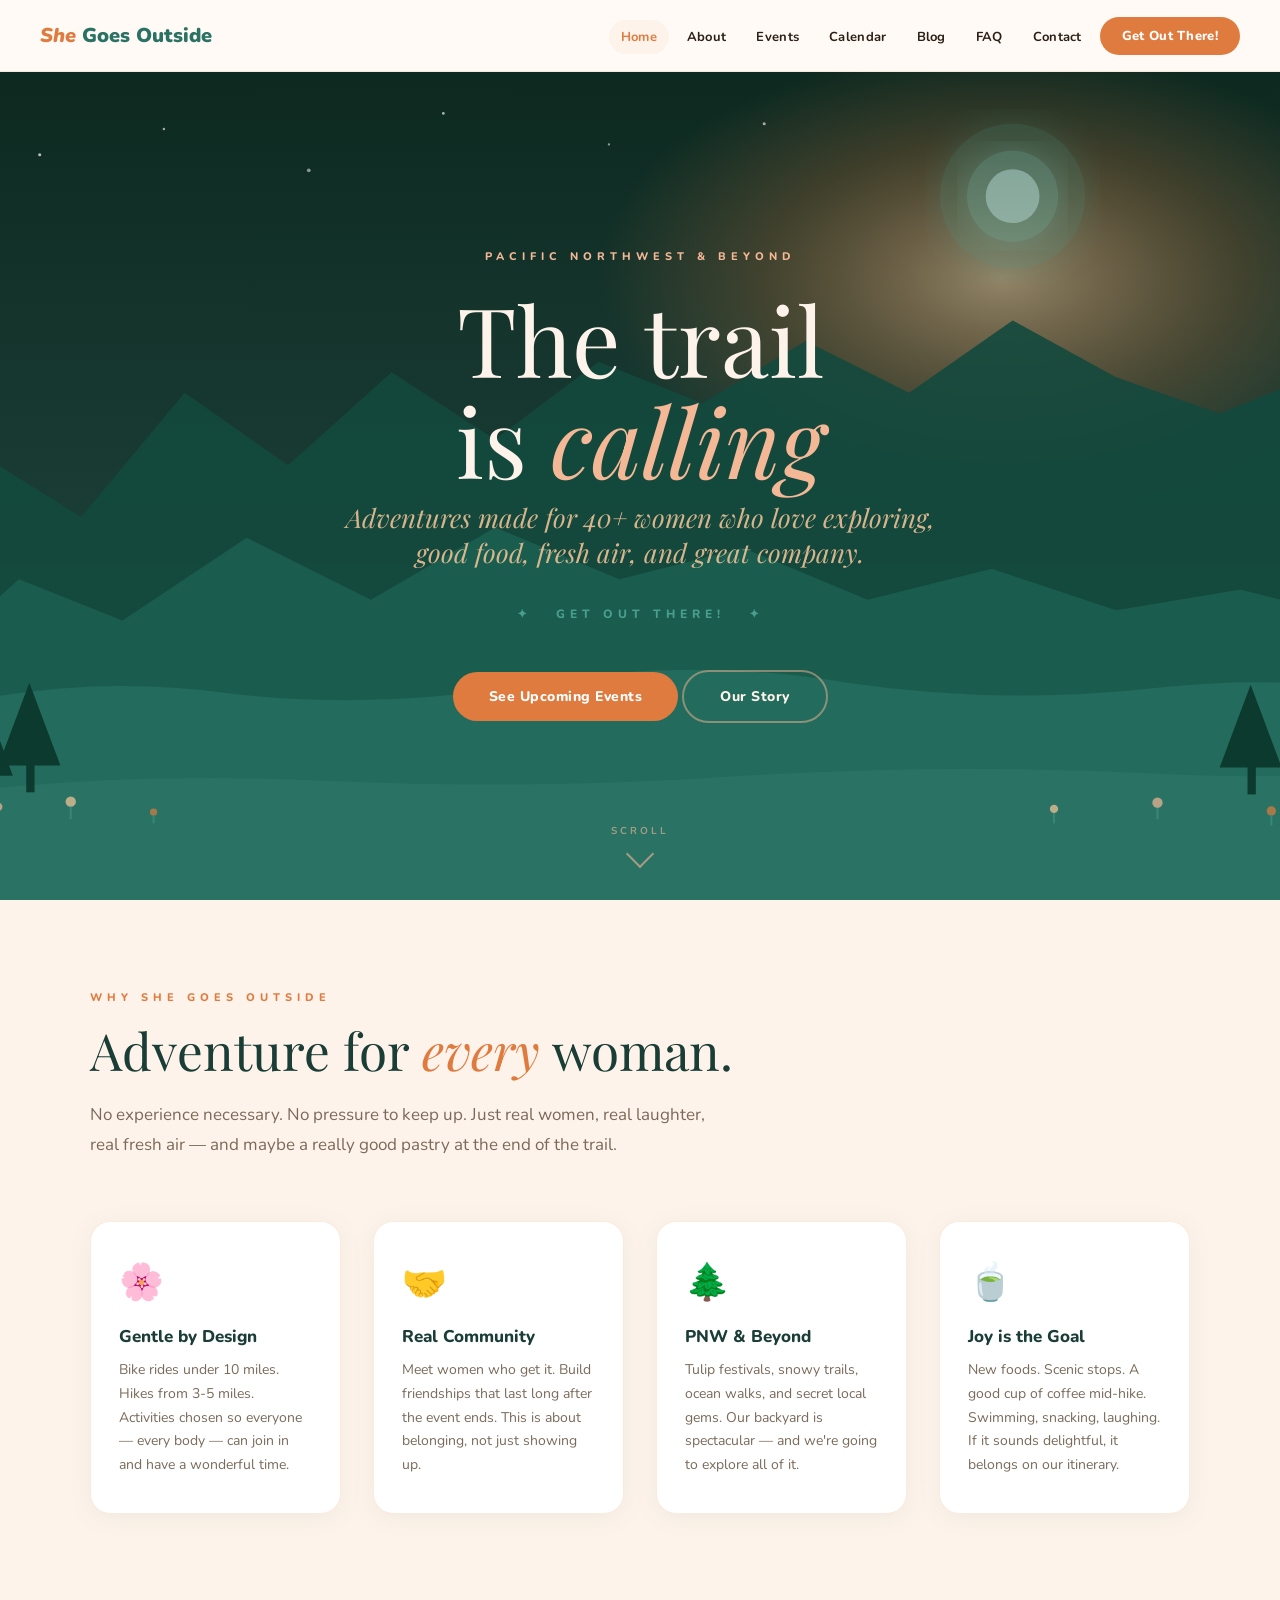
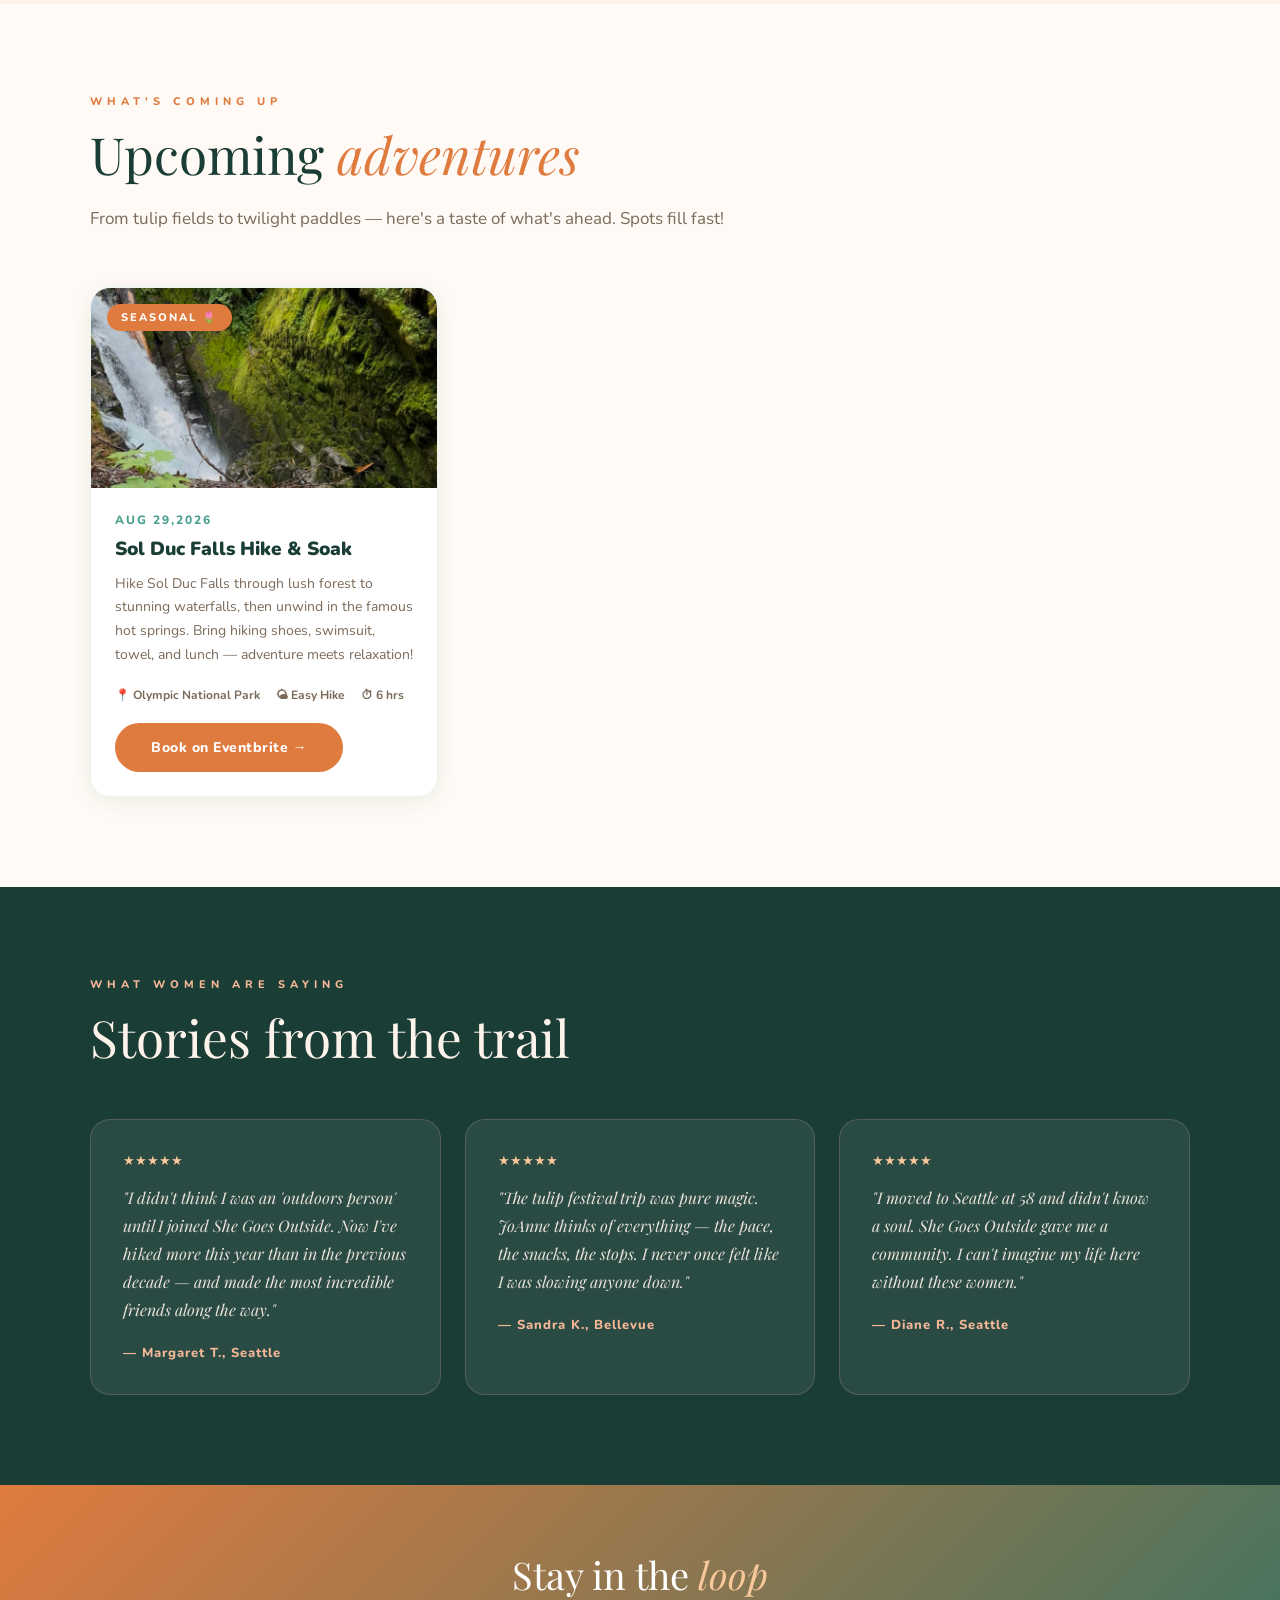
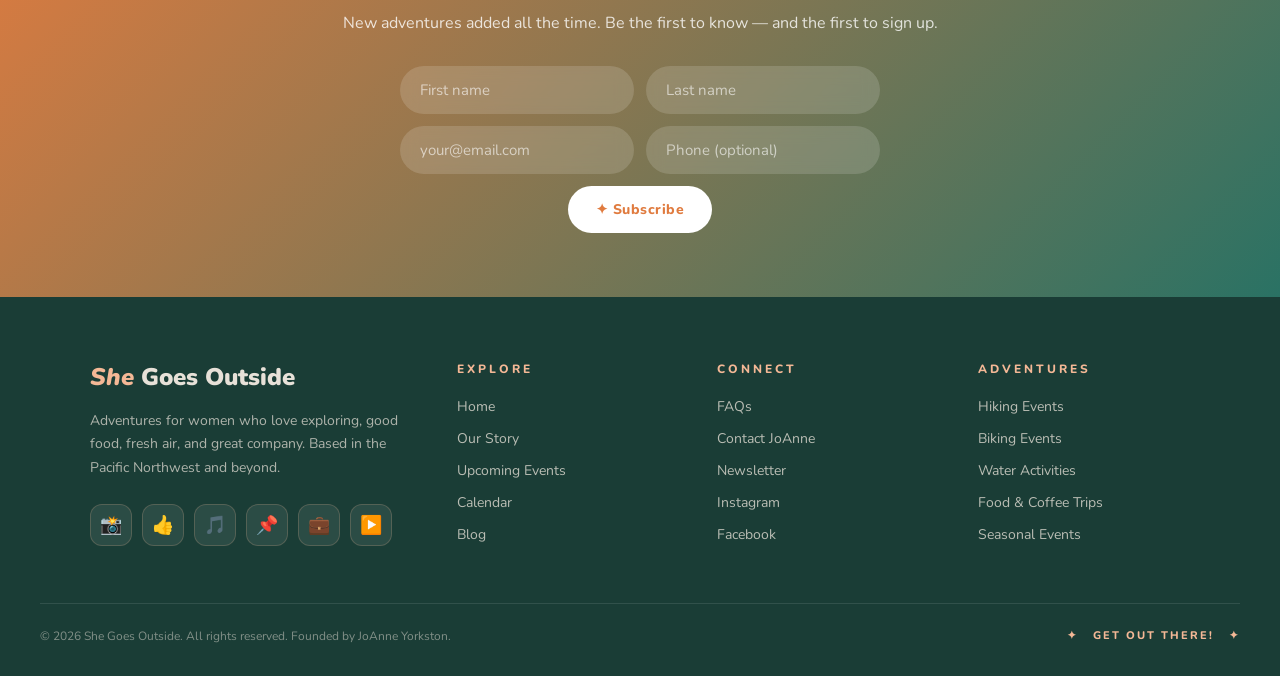
==== commit f4993755: "Rename footer link "Food & Tea Trips" to "Food & Coffee Trips" Co-Authored-By: Claude Sonnet 5 <nore" ====
--- a/index.html
+++ b/index.html
@@ -304,7 +304,7 @@
         <li><a href="events.html">Hiking Events</a></li>
         <li><a href="events.html">Biking Events</a></li>
         <li><a href="events.html">Water Activities</a></li>
-        <li><a href="events.html">Food &amp; Tea Trips</a></li>
+        <li><a href="events.html">Food &amp; Coffee Trips</a></li>
         <li><a href="events.html">Seasonal Events</a></li>
       </ul>
     </div>
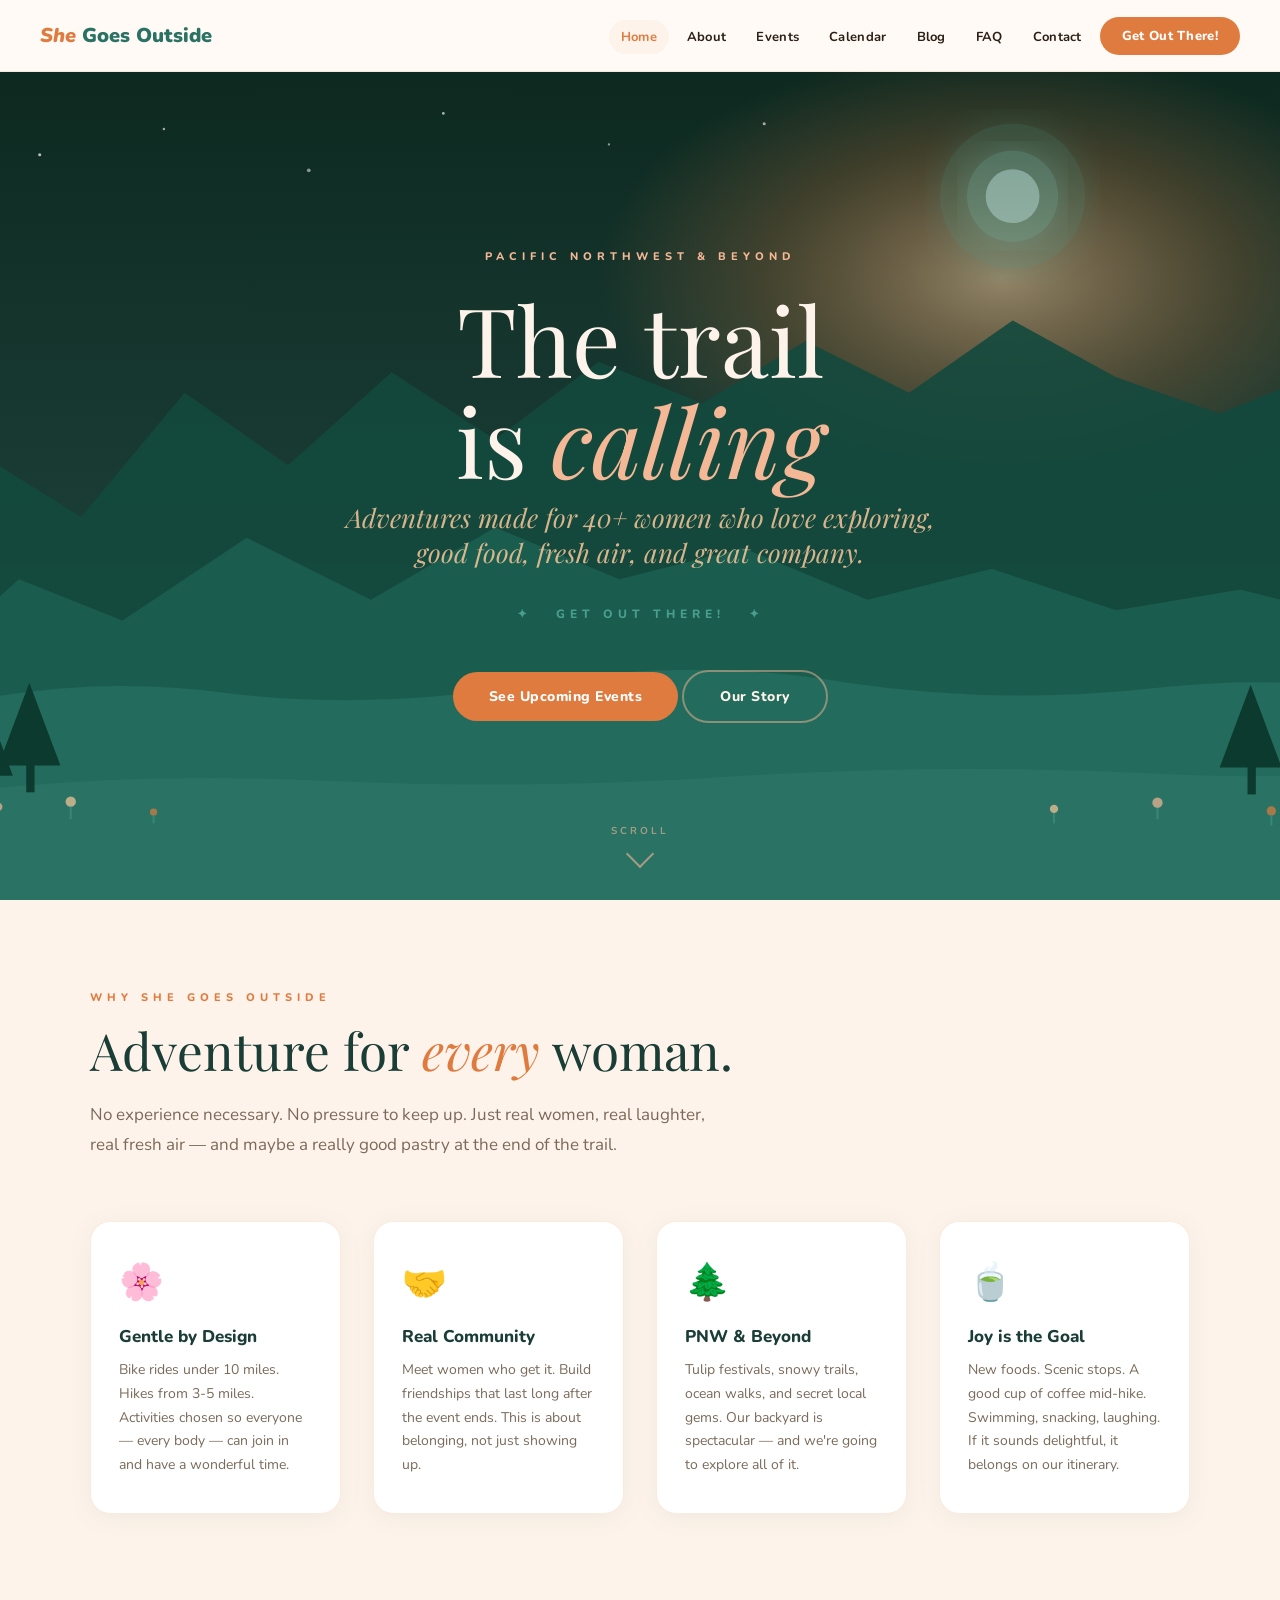
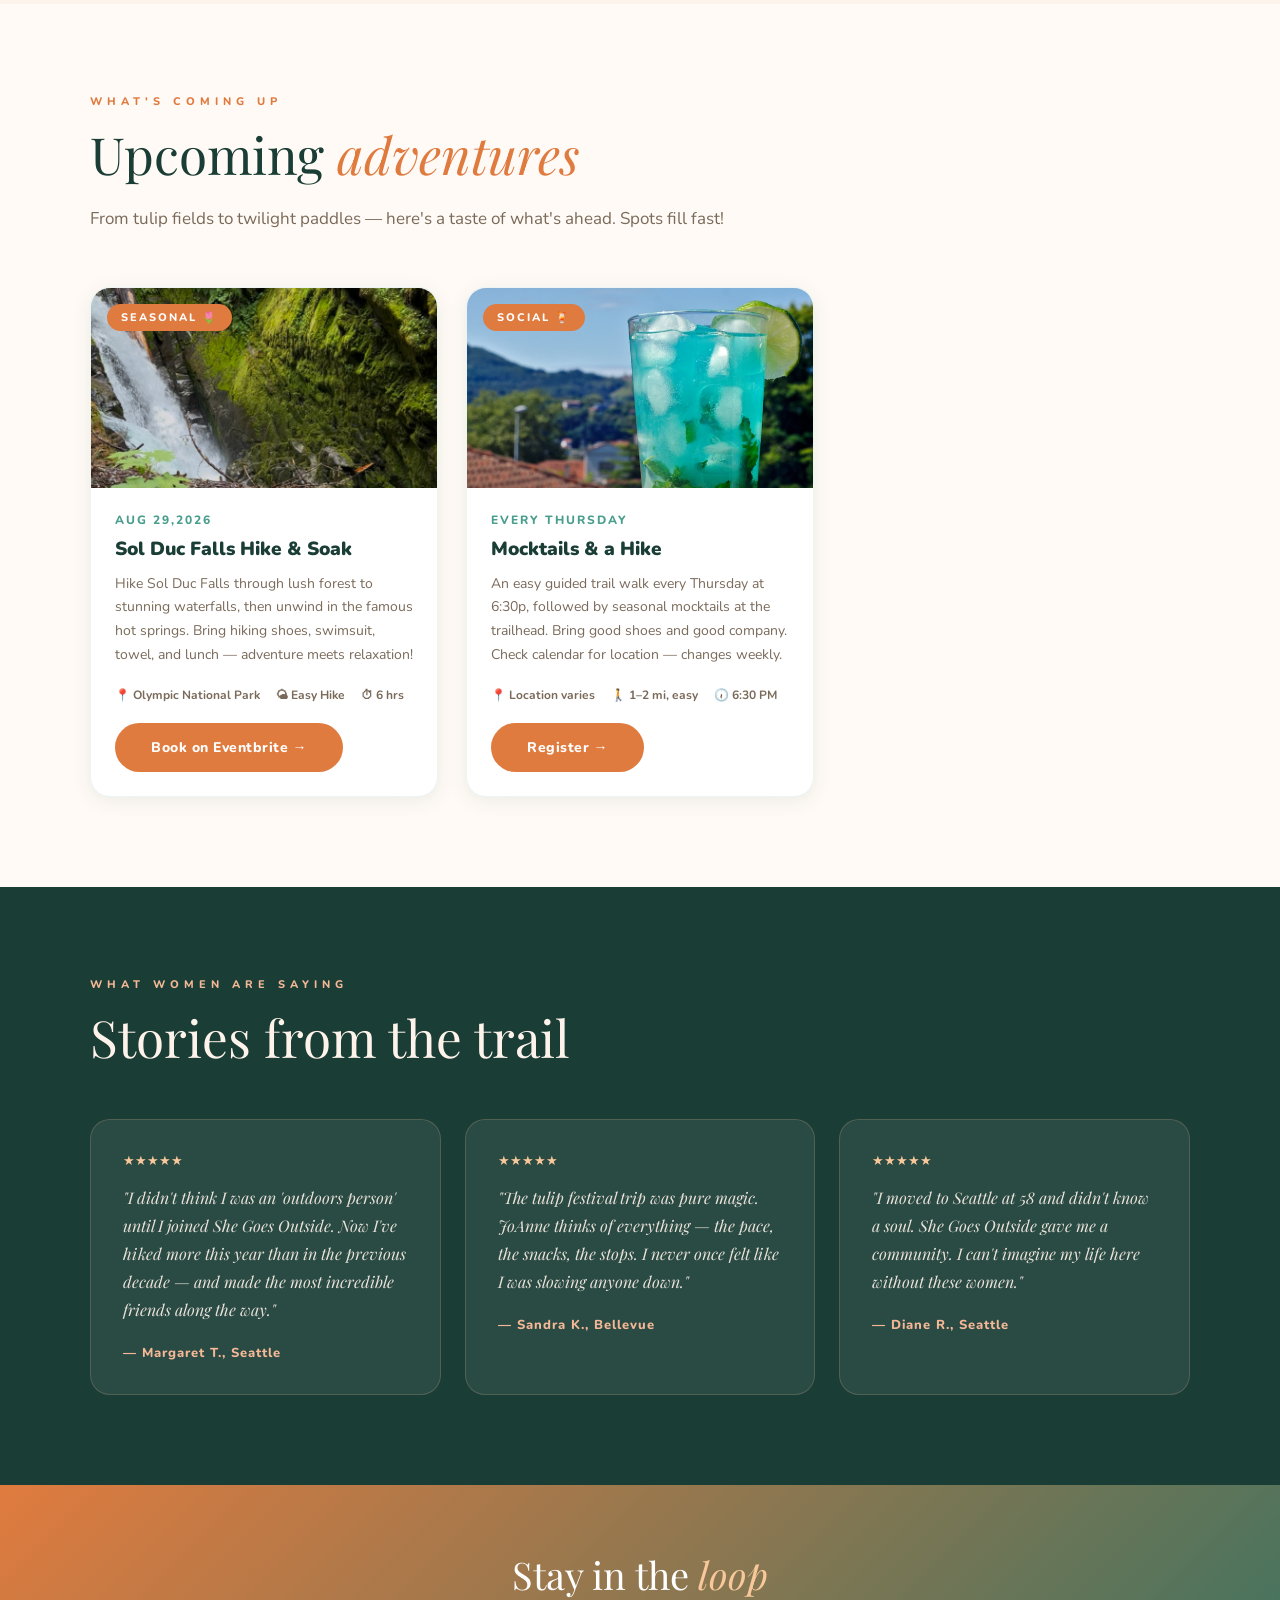
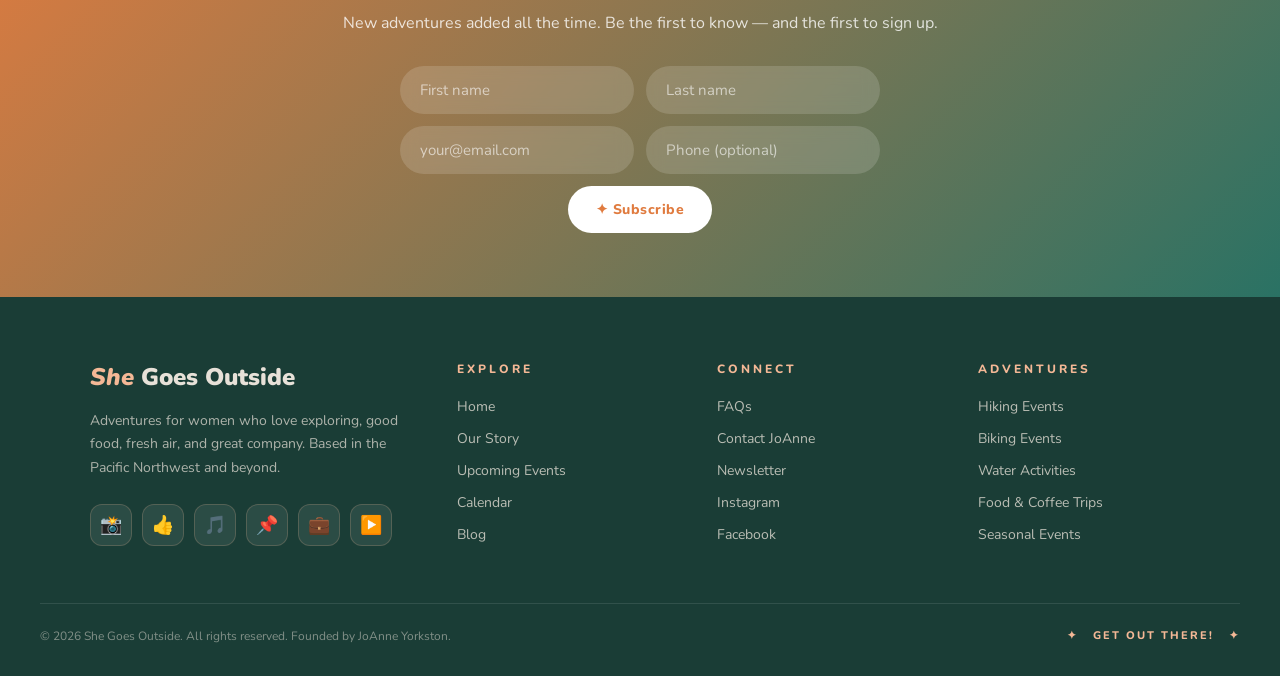
==== commit 15c2c734: "Add "Mocktails & a Hike" activity card New recurring weekly activity card added to the homepage's Up" ====
--- a/index.html
+++ b/index.html
@@ -159,6 +159,21 @@
           </div>
         </div>
 
+        <div class="event-card">
+          <div class="event-img">
+            <img src="assets/images/mocktails-hike.jpg" alt="A refreshing blue mocktail with mint and lime, enjoyed outdoors with mountain views"
+               style="width:100%;height:100%;object-fit:cover;" />
+            <div class="event-badge">Social 🍹</div>
+          </div>
+          <div class="event-body">
+            <div class="event-date">Every Thursday</div>
+            <div class="event-title">Mocktails & a Hike</div>
+            <div class="event-desc">An easy guided trail walk every Thursday at 6:30p, followed by seasonal mocktails at the trailhead. Bring good shoes and good company. Check calendar for location — changes weekly.</div>
+            <div class="event-meta"><span>📍 Location varies</span><span>🚶 1–2 mi, easy</span><span>🕡 6:30 PM</span></div>
+            <a class="btn btn-primary" href="contact.html">Register →</a>
+          </div>
+        </div>
+
         <!-- hiding "upcoming event" cards for later use (look for the dash-dash-end bracket to see what's hidden)
         <div class="event-card">
           <div class="event-img">
@@ -271,7 +286,7 @@
       <p>Adventures for women who love exploring, good food, fresh air, and great company. Based in the Pacific Northwest and beyond.</p>
       <div class="social-links">
         <a class="social-link" href="https://www.instagram.com/she.goes.outside.pnw" title="Instagram" aria-label="Instagram" target="_blank" rel="noopener">📸</a>
-        <a class="social-link" href="#" title="Facebook" aria-label="Facebook">👍</a>
+        <a class="social-link" href="https://www.facebook.com/profile.php?id=61592298425720" title="Facebook" target="_blank" rel="noopener" aria-label="Facebook">👍</a>
         <a class="social-link" href="#" title="TikTok" aria-label="TikTok">🎵</a>
         <a class="social-link" href="#" title="Pinterest" aria-label="Pinterest">📌</a>
         <a class="social-link" href="#" title="LinkedIn" aria-label="LinkedIn">💼</a>
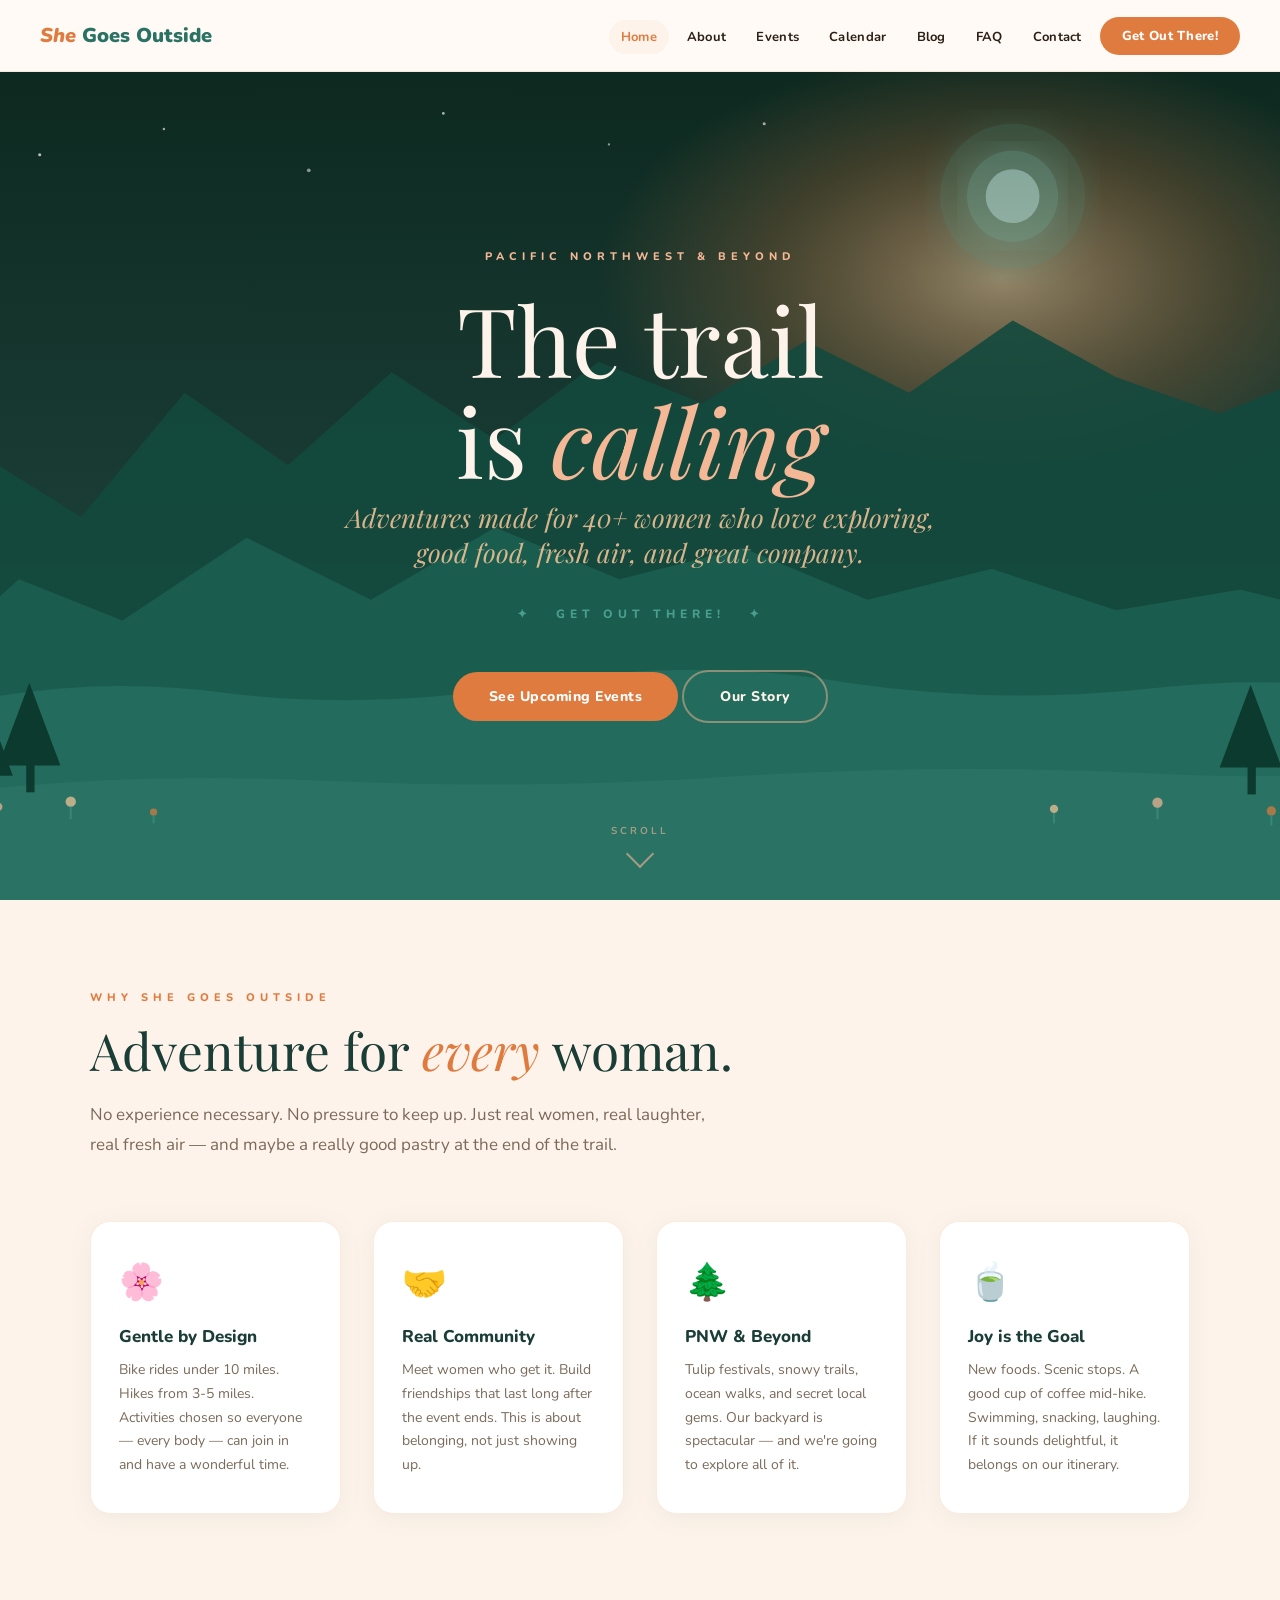
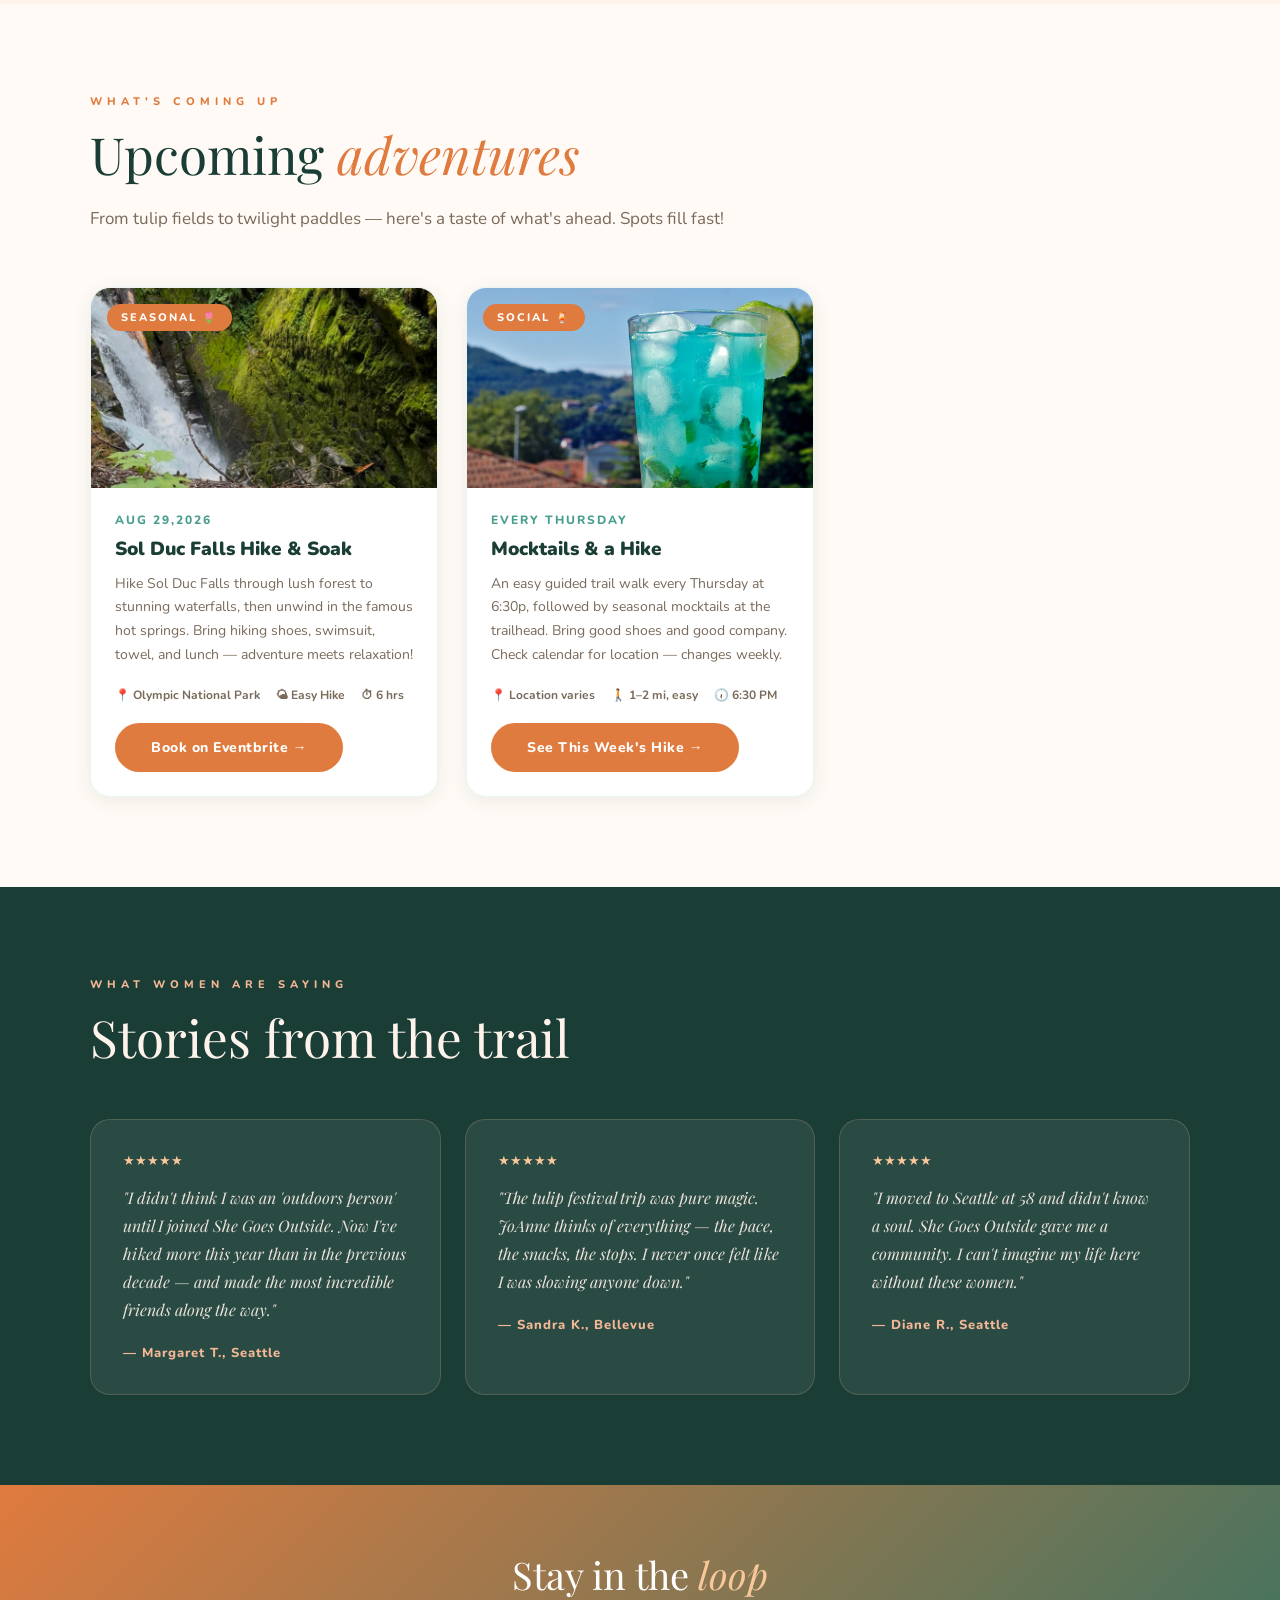
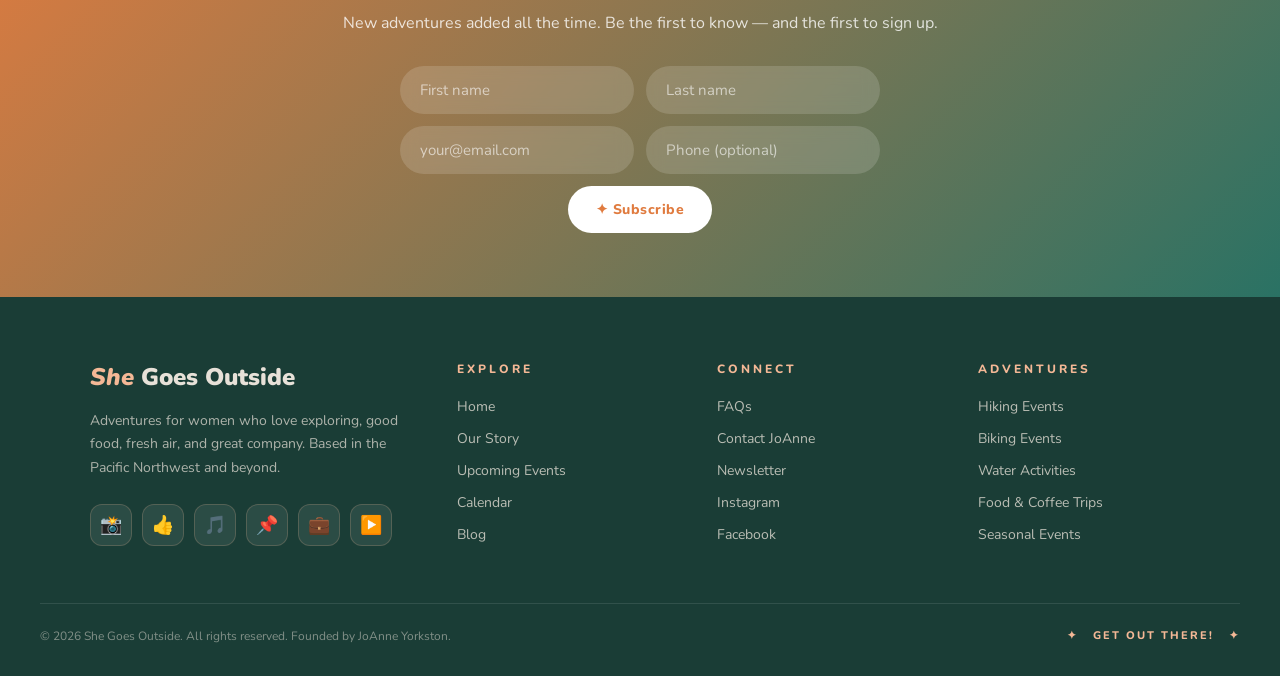
==== commit 009912a3: "Add Mocktails & a Hike weekly calendar page New mocktails-calendar.html lets visitors pick an upcomi" ====
--- a/index.html
+++ b/index.html
@@ -170,7 +170,7 @@
             <div class="event-title">Mocktails & a Hike</div>
             <div class="event-desc">An easy guided trail walk every Thursday at 6:30p, followed by seasonal mocktails at the trailhead. Bring good shoes and good company. Check calendar for location — changes weekly.</div>
             <div class="event-meta"><span>📍 Location varies</span><span>🚶 1–2 mi, easy</span><span>🕡 6:30 PM</span></div>
-            <a class="btn btn-primary" href="contact.html">Register →</a>
+            <a class="btn btn-primary" href="mocktails-calendar.html">See This Week's Hike →</a>
           </div>
         </div>
 
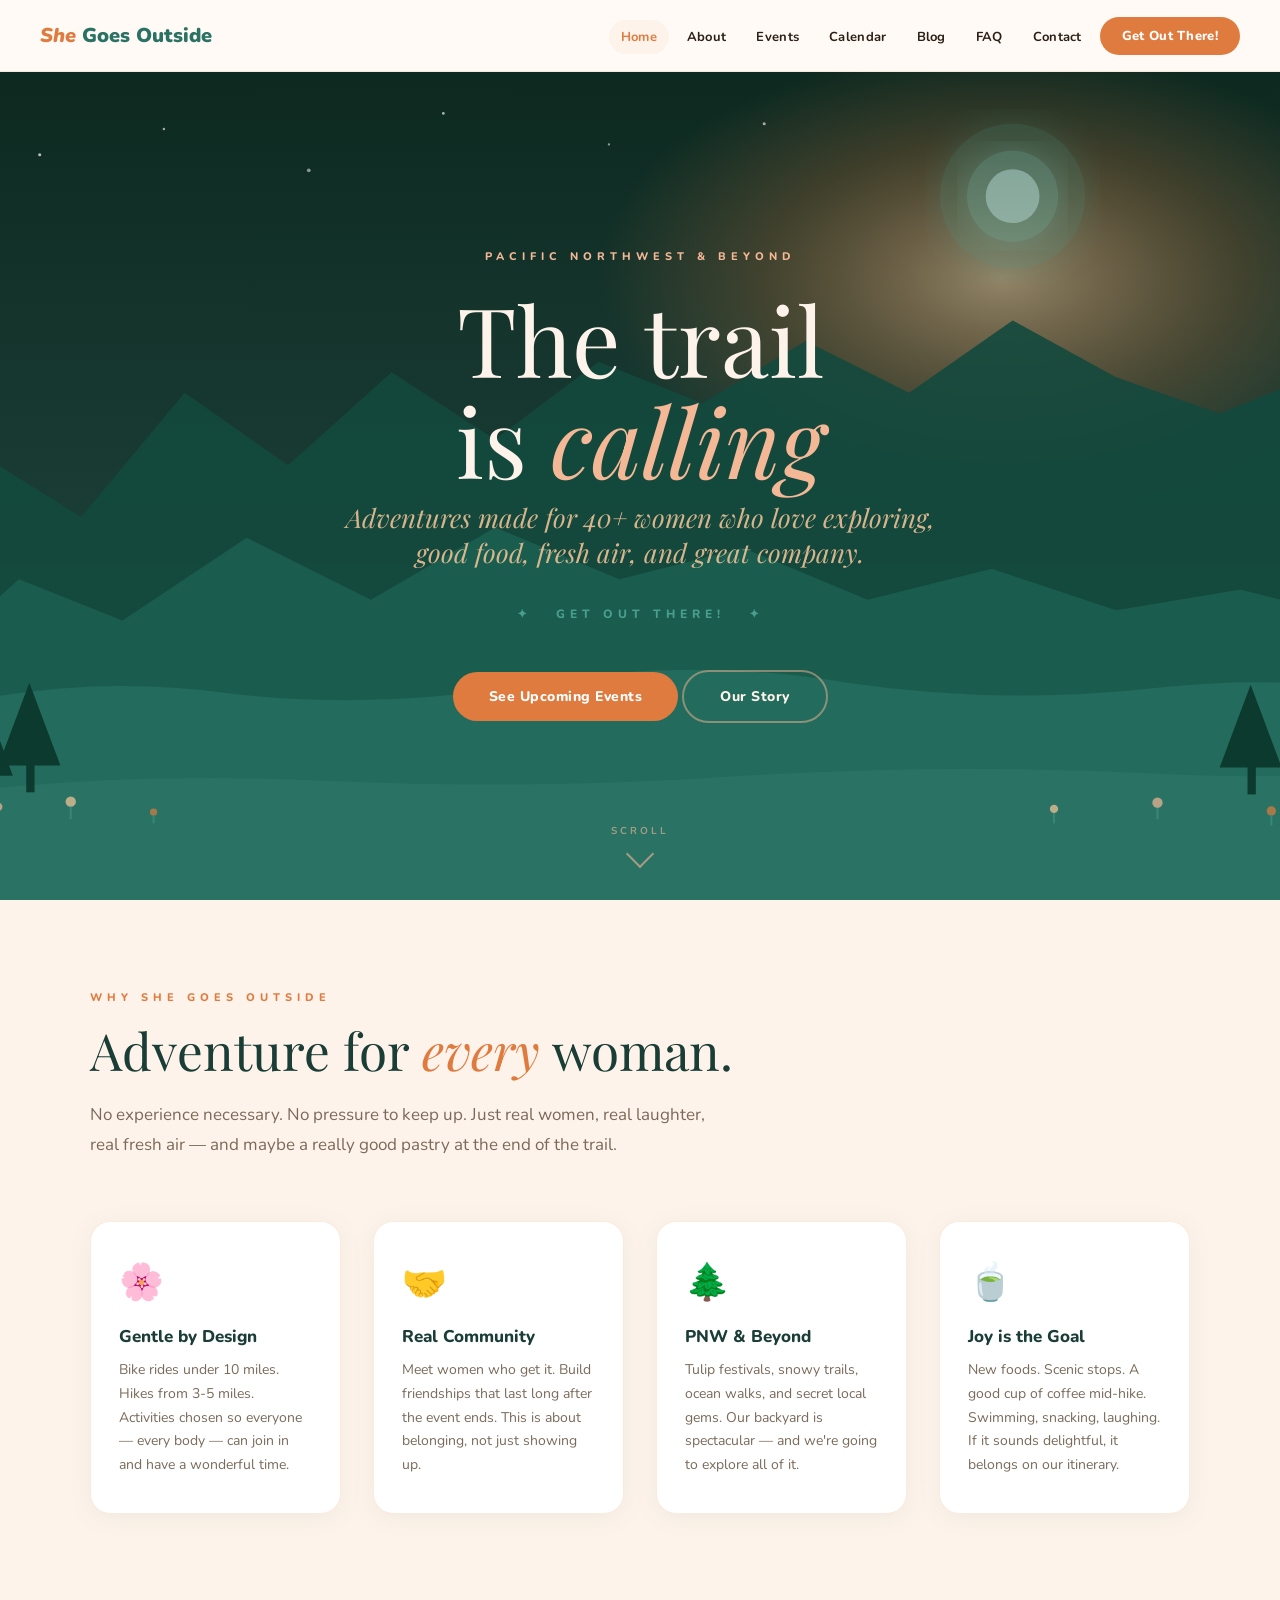
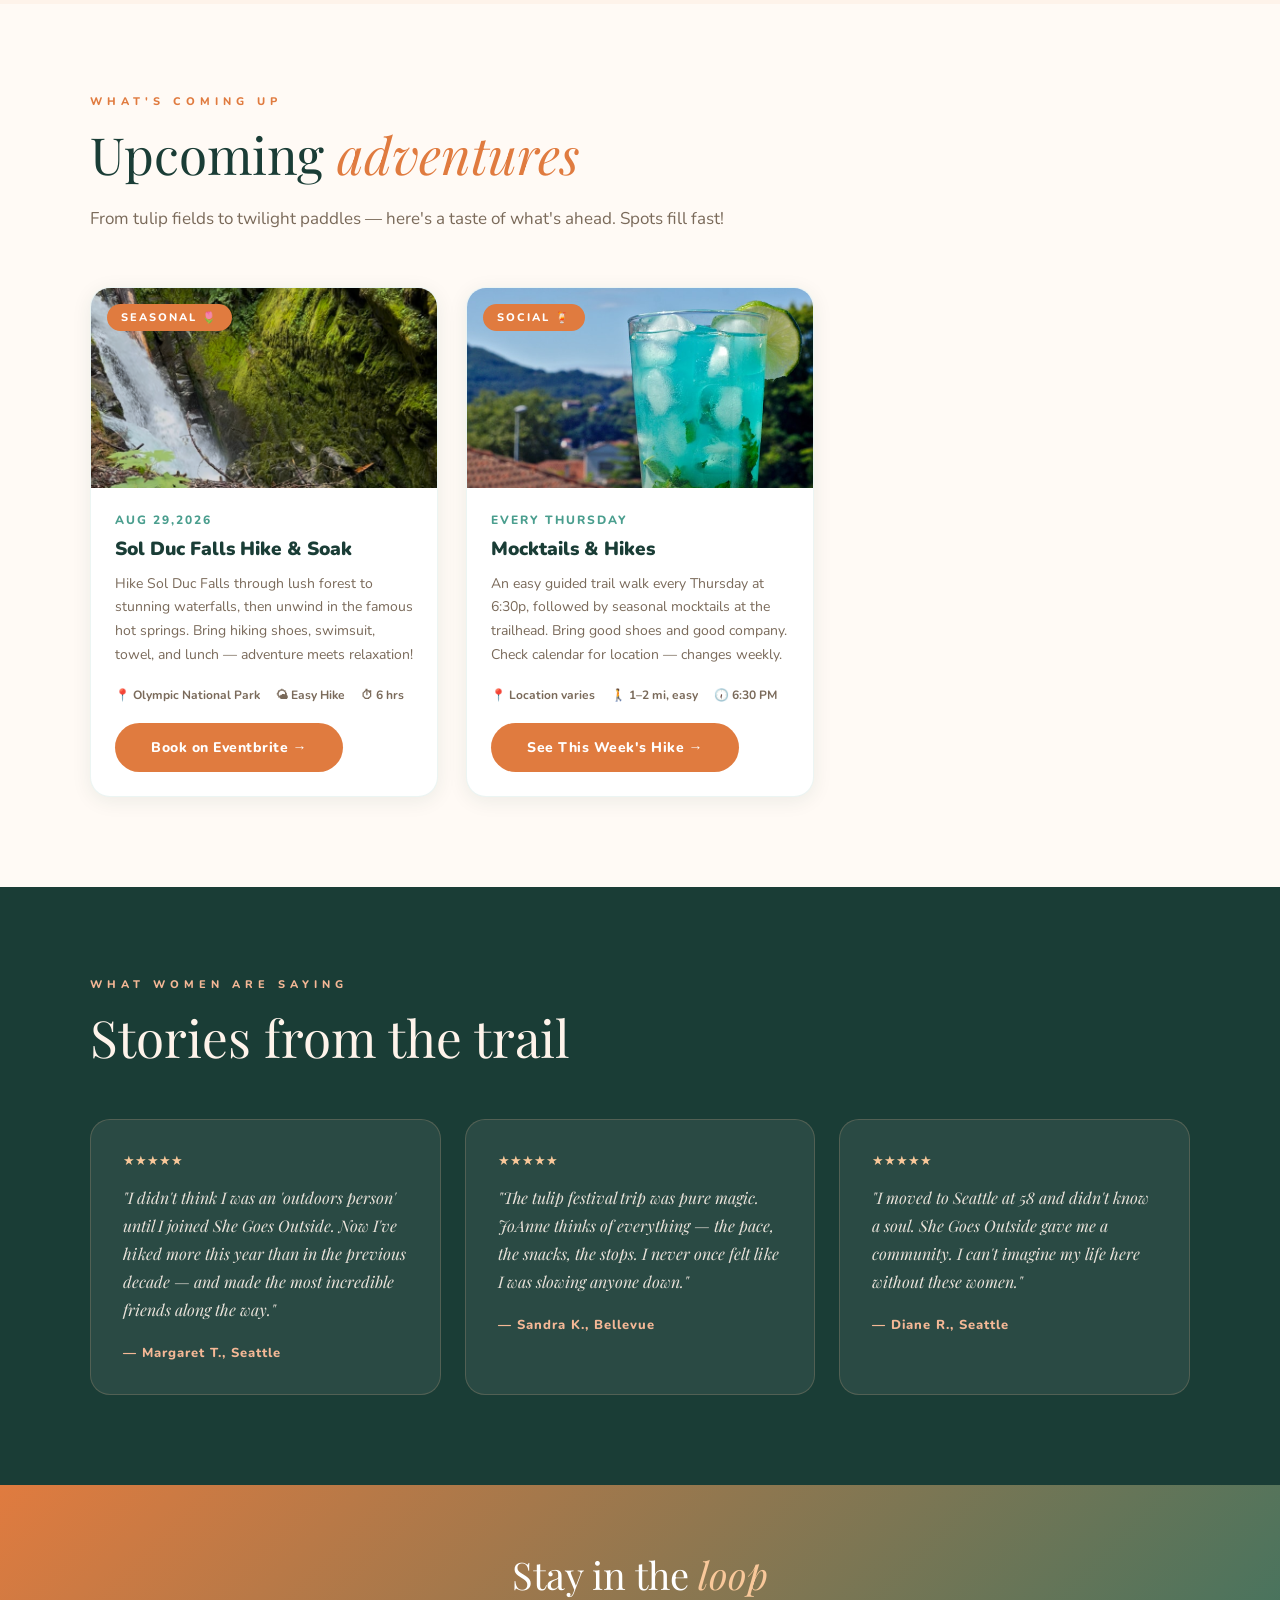
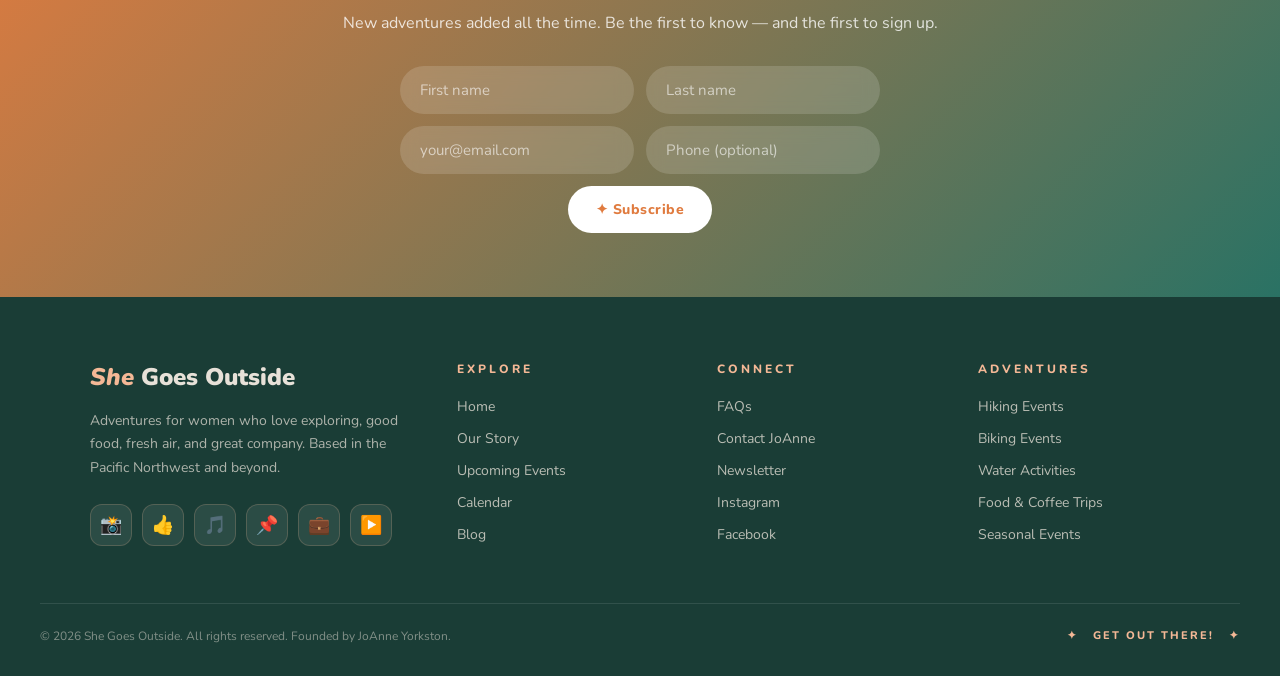
==== commit e8b12d4b: "Add Upcoming Hikes card row and click-to-scroll on the calendar page Adds a horizontally scrollable " ====
--- a/index.html
+++ b/index.html
@@ -23,7 +23,7 @@
     <li><a href="index.html" class="active">Home</a></li>
     <li><a href="about.html">About</a></li>
     <li><a href="events.html">Events</a></li>
-    <li><a href="calendar.html">Calendar</a></li>
+    <li><a href="mocktails-calendar.html">Calendar</a></li>
     <li><a href="blog.html">Blog</a></li>
     <li><a href="faq.html">FAQ</a></li>
     <li><a href="contact.html">Contact</a></li>
@@ -167,7 +167,7 @@
           </div>
           <div class="event-body">
             <div class="event-date">Every Thursday</div>
-            <div class="event-title">Mocktails & a Hike</div>
+            <div class="event-title">Mocktails & Hikes</div>
             <div class="event-desc">An easy guided trail walk every Thursday at 6:30p, followed by seasonal mocktails at the trailhead. Bring good shoes and good company. Check calendar for location — changes weekly.</div>
             <div class="event-meta"><span>📍 Location varies</span><span>🚶 1–2 mi, easy</span><span>🕡 6:30 PM</span></div>
             <a class="btn btn-primary" href="mocktails-calendar.html">See This Week's Hike →</a>
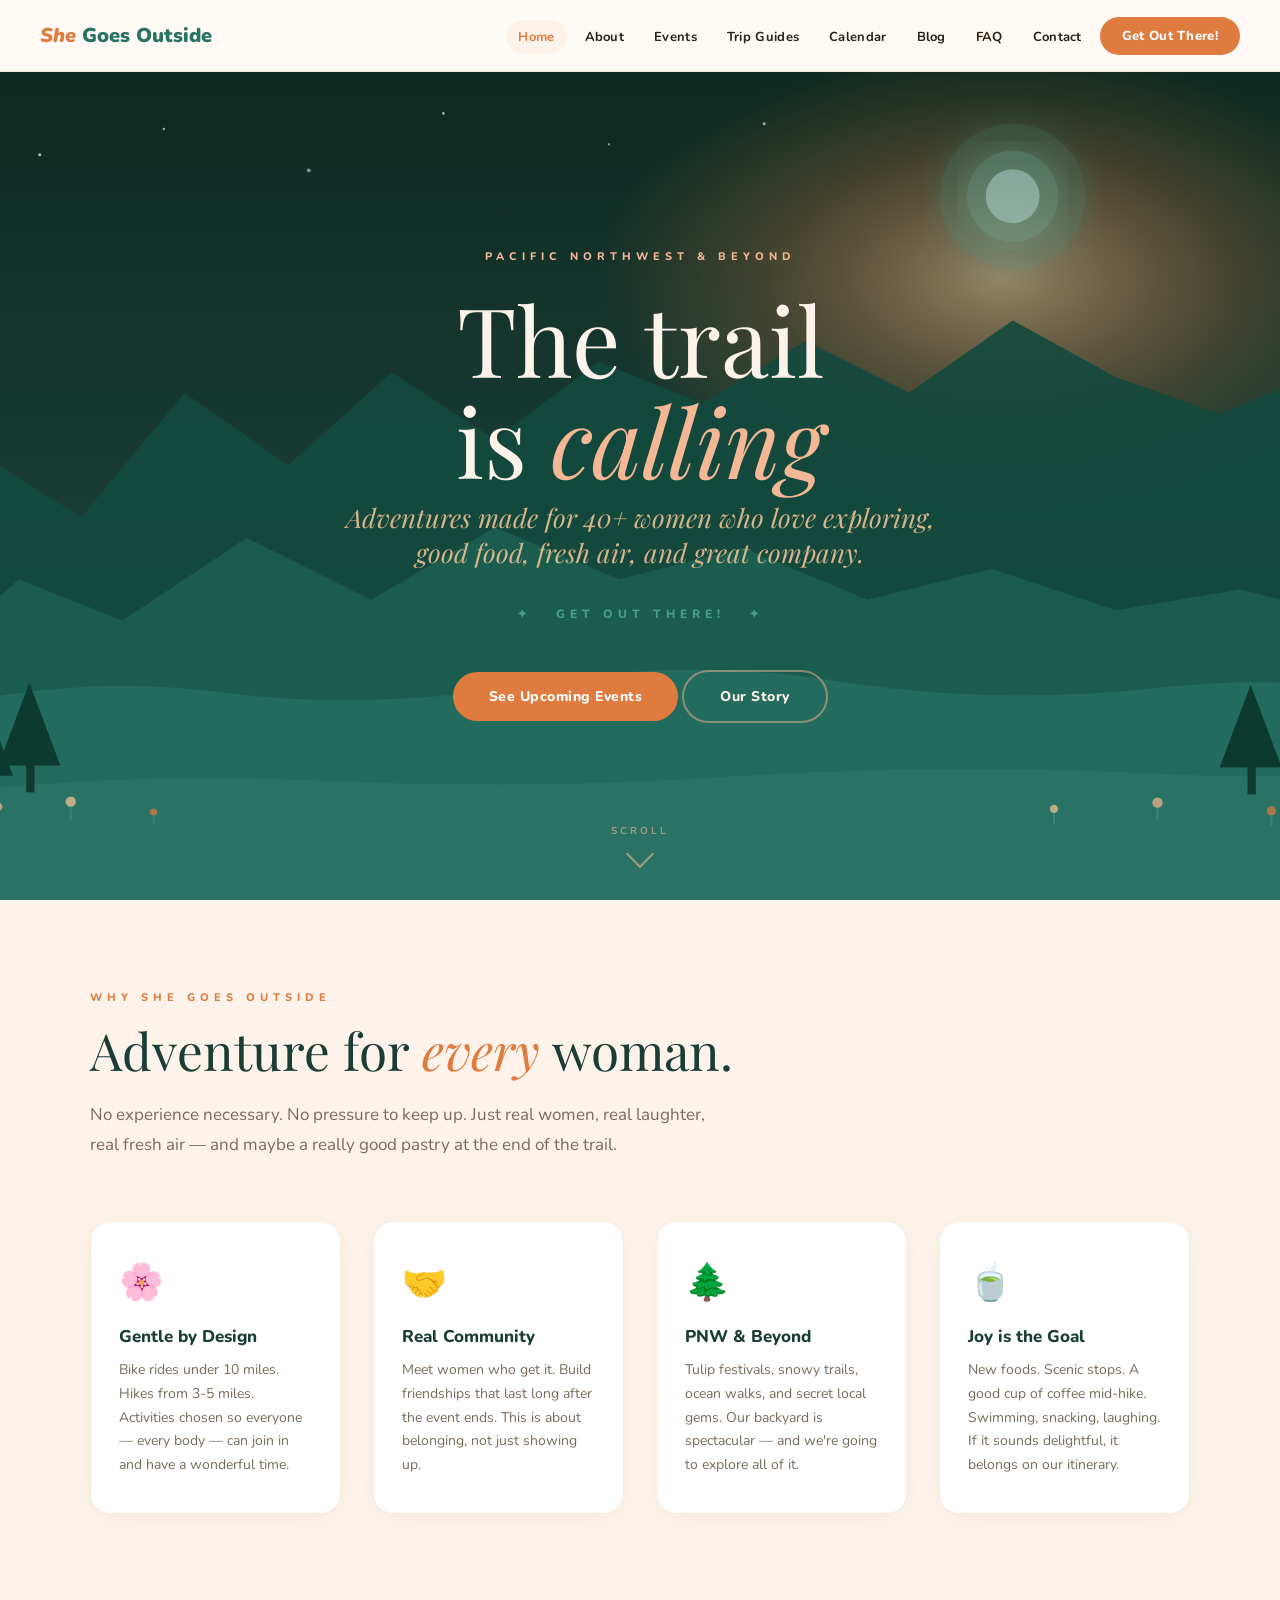
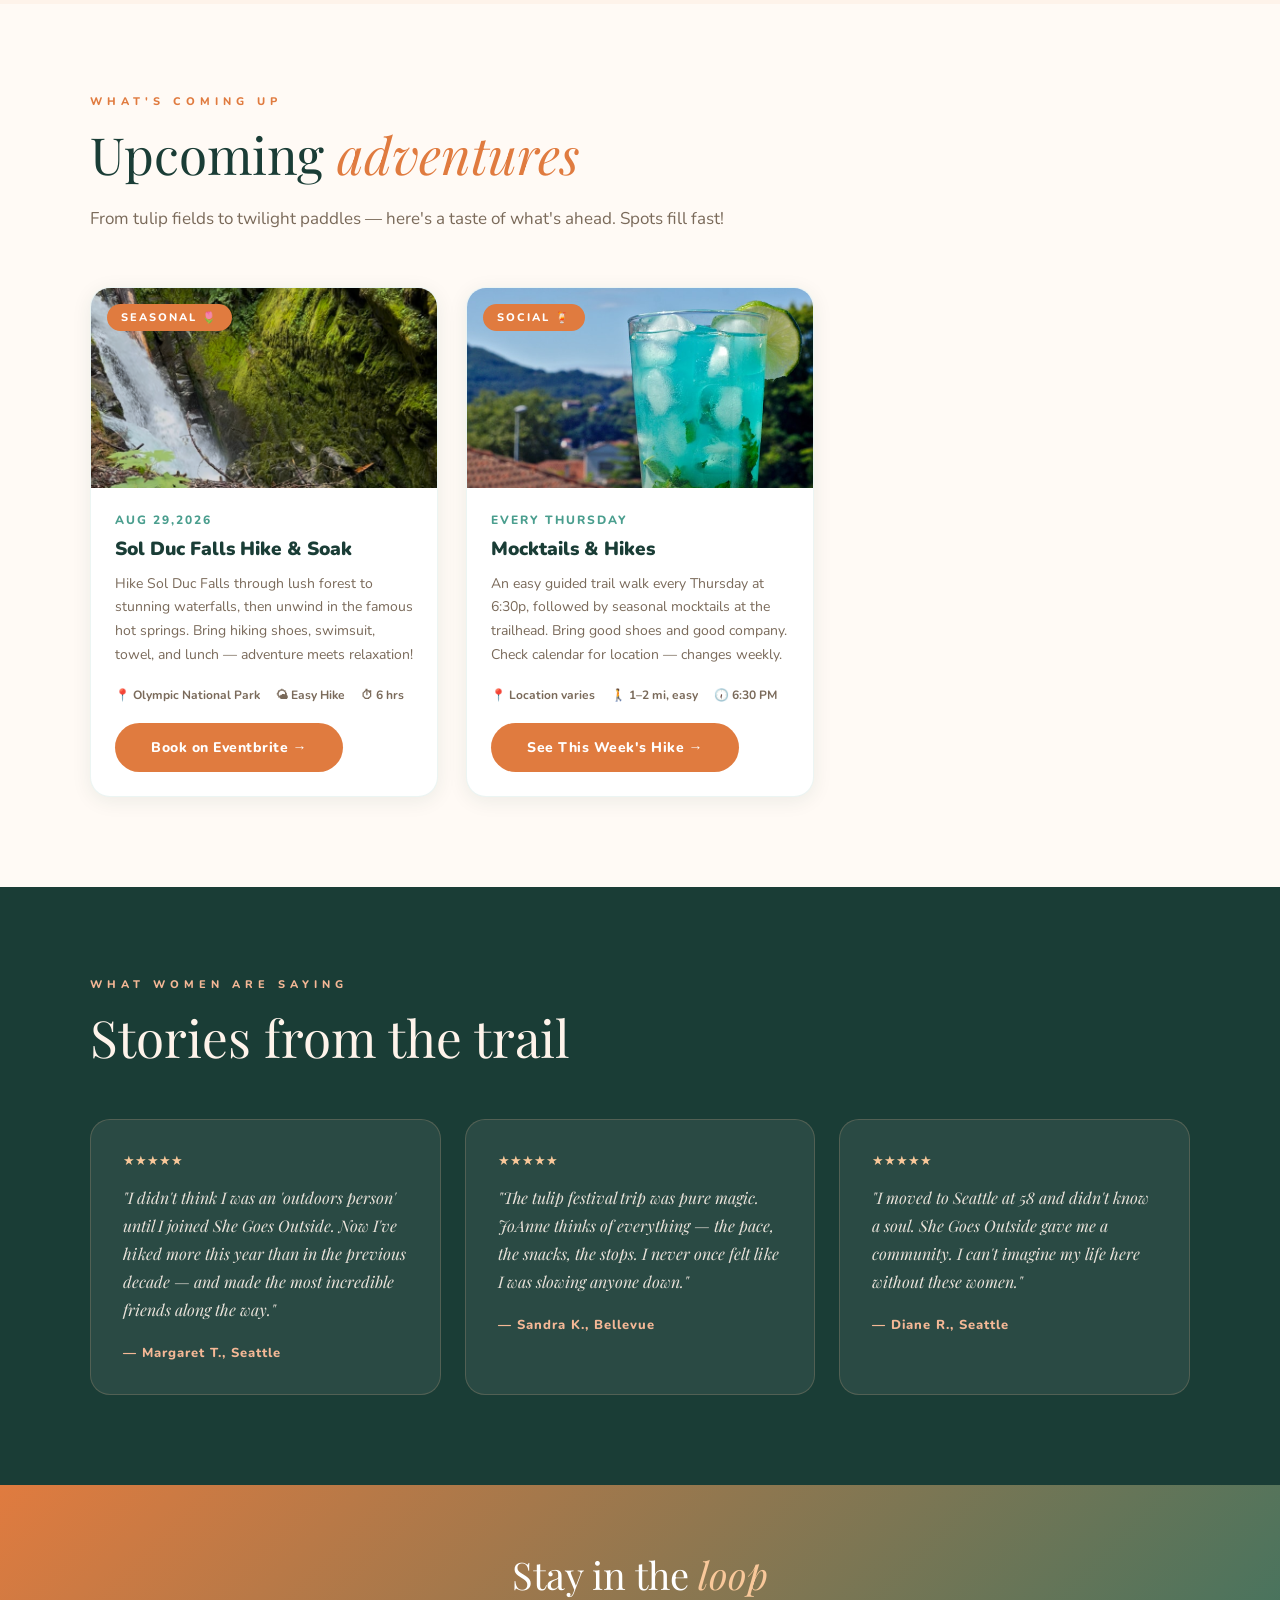
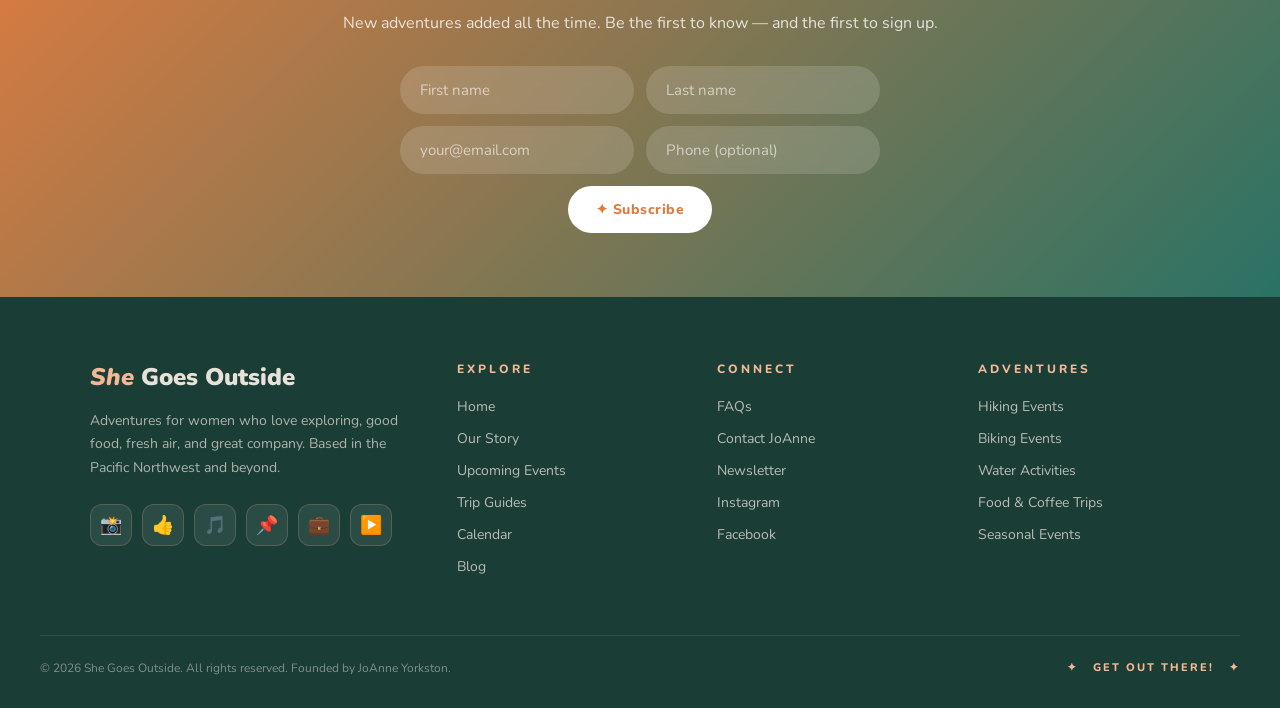
==== commit bf8dc5ff: "Add Trip Guides page with Leavenworth guide" ====
--- a/index.html
+++ b/index.html
@@ -23,6 +23,7 @@
     <li><a href="index.html" class="active">Home</a></li>
     <li><a href="about.html">About</a></li>
     <li><a href="events.html">Events</a></li>
+    <li><a href="guides.html">Trip Guides</a></li>
     <li><a href="mocktails-calendar.html">Calendar</a></li>
     <li><a href="blog.html">Blog</a></li>
     <li><a href="faq.html">FAQ</a></li>
@@ -299,6 +300,7 @@
         <li><a href="index.html">Home</a></li>
         <li><a href="about.html">Our Story</a></li>
         <li><a href="events.html">Upcoming Events</a></li>
+        <li><a href="guides.html">Trip Guides</a></li>
         <li><a href="calendar.html">Calendar</a></li>
         <li><a href="blog.html">Blog</a></li>
       </ul>
